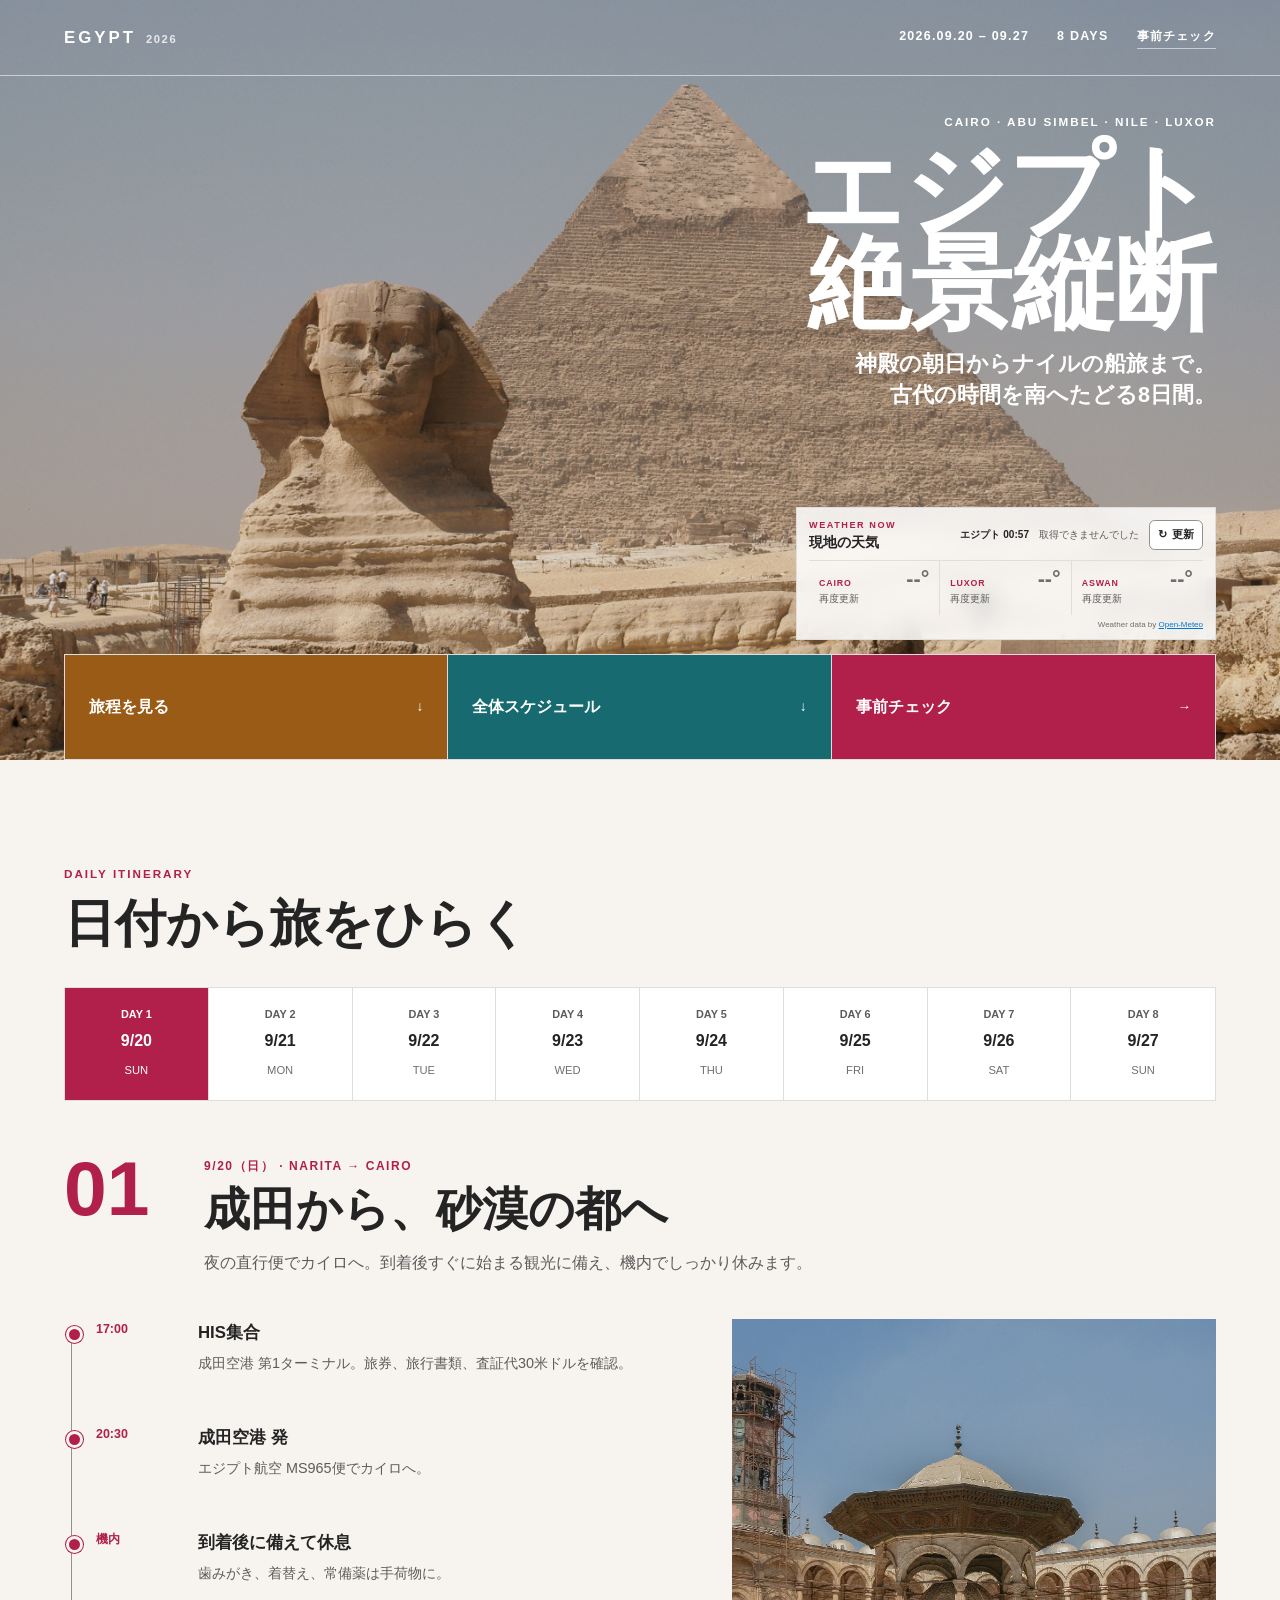
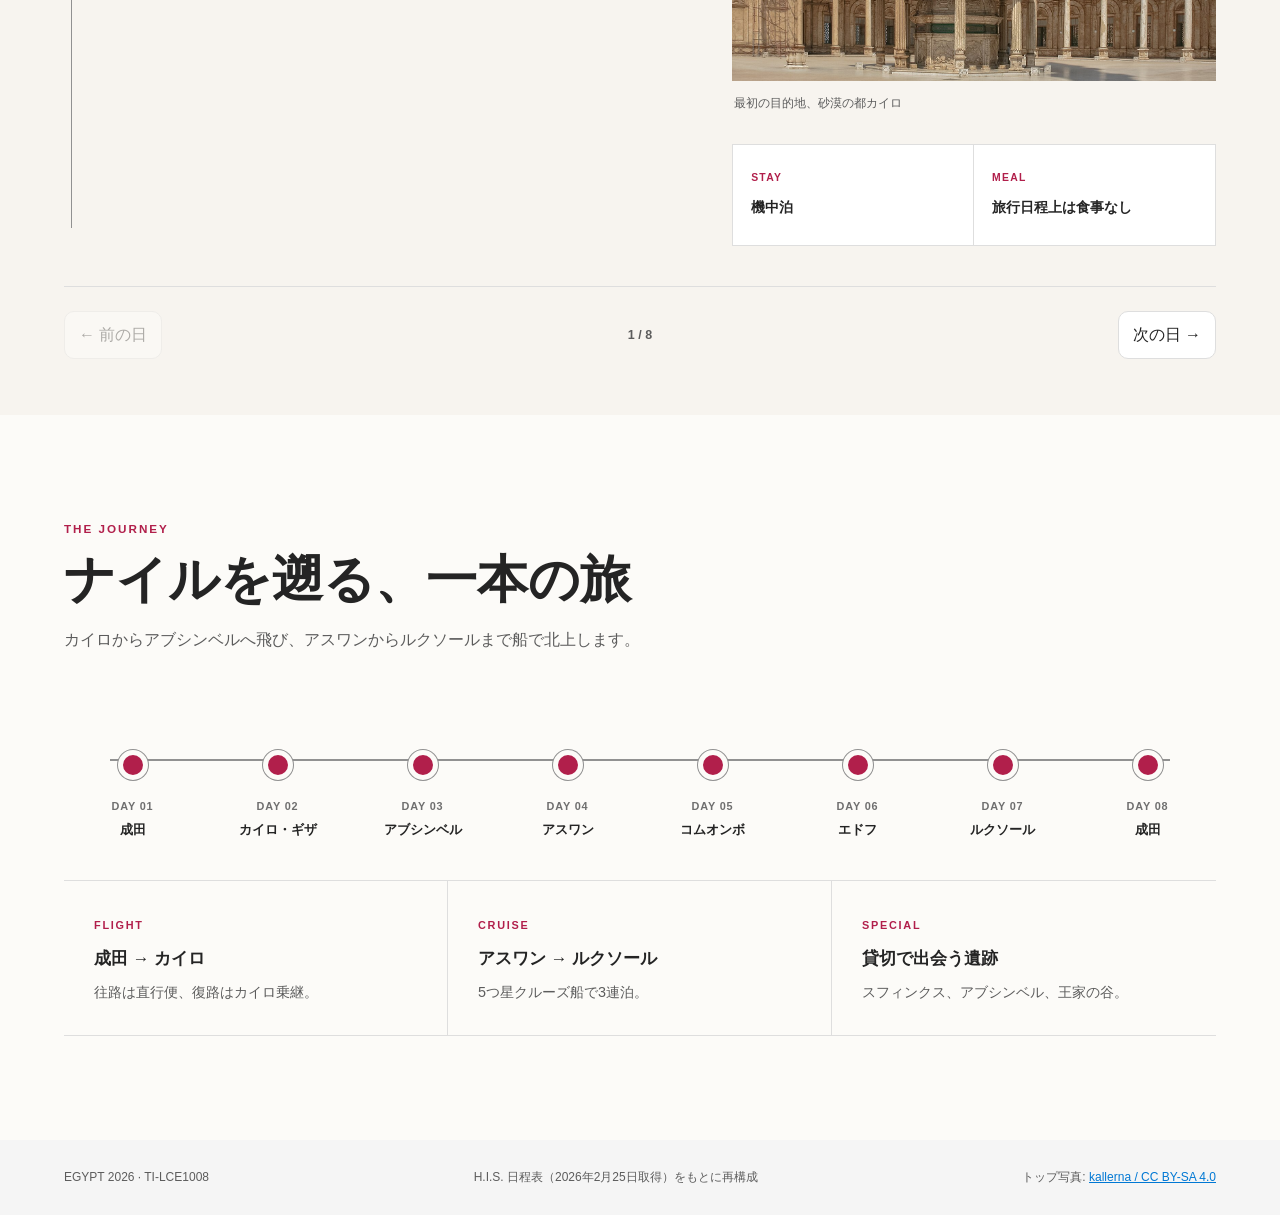
==== index.html @ d78da3c7 "Update Day 1 meeting time" ====
<!doctype html>
<html lang="ja">
<head>
  <meta charset="UTF-8">
  <meta name="viewport" content="width=device-width, initial-scale=1.0">
  <meta name="theme-color" content="#f7f4ef">
  <meta name="apple-mobile-web-app-capable" content="yes">
  <meta name="apple-mobile-web-app-status-bar-style" content="default">
  <link rel="icon" type="image/png" sizes="32x32" href="assets/icons/favicon-32.png">
  <link rel="icon" type="image/png" sizes="48x48" href="assets/icons/favicon-48.png">
  <link rel="apple-touch-icon" sizes="180x180" href="assets/icons/apple-touch-icon.png">
  <link rel="manifest" href="site.webmanifest">
  <title>Egypt 2026 | 旅のしおり</title>
  <style>
    :root {
      color-scheme: light;
      --cp-bg: #f7f4ef;
      --cp-bg-elevated: #fcfbf8;
      --cp-surface: #ffffff;
      --cp-surface-soft: #f5f5f5;
      --cp-border: #dedede;
      --cp-border-strong: #919191;
      --cp-text: #242424;
      --cp-text-muted: #5c5c5c;
      --cp-text-soft: #6f6f6f;
      --cp-accent: #b11f4b;
      --cp-accent-hover: #9a1a41;
      --cp-accent-soft: rgba(177, 31, 75, 0.08);
      --cp-accent-fg: #ffffff;
      --cp-success: #16a34a;
      --cp-danger: #dc2626;
      --cp-warning: #f59e0b;
      --cp-link: #0078d4;
      --cp-shadow: 0 18px 48px rgba(0, 0, 0, 0.12);
      --cp-overlay: rgba(255, 255, 255, 0.8);
      --cp-panel: rgba(255, 255, 255, 0.86);
      --cp-panel-strong: rgba(255, 255, 255, 0.96);
      --cp-sheen: rgba(255, 255, 255, 0.55);
      --cp-highlight: rgba(177, 31, 75, 0.12);
    }
  </style>
  <link rel="stylesheet" href="styles.css?v=20260817-9">
  <script src="app.js?v=20260817-3" defer></script>
</head>
<body>
  <header class="hero" id="top">
    <nav class="topbar" aria-label="メインナビゲーション">
      <a class="brand" href="#top"><span>EGYPT</span><small>2026</small></a>
      <div class="topbar-meta">
        <span>2026.09.20 – 09.27</span>
        <span>8 DAYS</span>
        <a class="topbar-link" href="checklist.html">事前チェック</a>
      </div>
    </nav>
    <div class="hero-shade" aria-hidden="true"></div>
    <div class="hero-content">
      <p class="eyebrow">CAIRO · ABU SIMBEL · NILE · LUXOR</p>
      <h1><span>エジプト</span><span>絶景縦断</span></h1>
      <p class="hero-copy">神殿の朝日からナイルの船旅まで。<br>古代の時間を南へたどる8日間。</p>
    </div>
    <section class="weather-panel" aria-labelledby="weather-title">
      <div class="weather-heading">
        <div>
          <p class="eyebrow">WEATHER NOW</p>
          <h2 id="weather-title">現地の天気</h2>
        </div>
        <div class="weather-actions">
          <time id="egypt-time">エジプト --:--</time>
          <span id="weather-updated" aria-live="polite">取得中</span>
          <button class="weather-refresh" type="button" id="weather-refresh" aria-label="現在の天気を更新">
            <span aria-hidden="true">↻</span> 更新
          </button>
        </div>
      </div>
      <div class="weather-grid" id="weather-grid" aria-live="polite">
        <article class="weather-card"><span>CAIRO</span><strong>--°</strong><p>取得中</p></article>
        <article class="weather-card"><span>LUXOR</span><strong>--°</strong><p>取得中</p></article>
        <article class="weather-card"><span>ASWAN</span><strong>--°</strong><p>取得中</p></article>
      </div>
      <p class="weather-source">Weather data by <a href="https://open-meteo.com/" target="_blank" rel="noreferrer">Open-Meteo</a></p>
    </section>
    <div class="hero-stats" aria-label="旅行概要">
      <a href="#itinerary">旅程を見る <span aria-hidden="true">↓</span></a>
      <a href="#overview">全体スケジュール <span aria-hidden="true">↓</span></a>
      <a href="checklist.html">事前チェック <span aria-hidden="true">→</span></a>
    </div>
  </header>

  <main>
    <section class="itinerary" id="itinerary" aria-labelledby="itinerary-title">
      <div class="section-heading compact">
        <p class="eyebrow">DAILY ITINERARY</p>
        <h2 id="itinerary-title">日付から旅をひらく</h2>
      </div>
      <div class="date-strip" id="date-strip" role="tablist" aria-label="旅行日を選択"></div>

      <div class="day-stage" aria-live="polite">
        <div class="day-intro">
          <div class="day-number" id="day-number"></div>
          <div>
            <p class="day-location" id="day-location"></p>
            <h3 id="day-title"></h3>
            <p id="day-summary"></p>
          </div>
        </div>
        <div class="day-layout">
          <div class="timeline" id="timeline"></div>
          <aside class="day-aside">
            <figure class="day-image">
              <img id="day-image" src="" alt="">
              <figcaption id="day-caption"></figcaption>
            </figure>
            <div class="day-facts" id="day-facts"></div>
          </aside>
        </div>
        <div class="day-nav">
          <button type="button" class="nav-button" id="prev-day" aria-label="前の日を見る">← 前の日</button>
          <span id="day-progress"></span>
          <button type="button" class="nav-button" id="next-day" aria-label="次の日を見る">次の日 →</button>
        </div>
      </div>
    </section>

    <section class="overview" id="overview" aria-labelledby="overview-title">
      <div class="section-heading">
        <p class="eyebrow">THE JOURNEY</p>
        <h2 id="overview-title">ナイルを遡る、一本の旅</h2>
        <p>カイロからアブシンベルへ飛び、アスワンからルクソールまで船で北上します。</p>
      </div>
      <div class="route" id="route" aria-label="全旅程ルート"></div>
      <div class="overview-bands">
        <article><span>FLIGHT</span><strong>成田 → カイロ</strong><p>往路は直行便、復路はカイロ乗継。</p></article>
        <article><span>CRUISE</span><strong>アスワン → ルクソール</strong><p>5つ星クルーズ船で3連泊。</p></article>
        <article><span>SPECIAL</span><strong>貸切で出会う遺跡</strong><p>スフィンクス、アブシンベル、王家の谷。</p></article>
      </div>
    </section>

  </main>

  <footer>
    <p>EGYPT 2026 · TI-LCE1008</p>
    <p>H.I.S. 日程表（2026年2月25日取得）をもとに再構成</p>
    <p>トップ写真: <a href="https://commons.wikimedia.org/wiki/File:The_Sphinx_and_Pyramid_of_Khafre.jpg" target="_blank" rel="noreferrer">kallerna / CC BY-SA 4.0</a></p>
  </footer>

  <dialog class="place-dialog" id="place-dialog" aria-labelledby="place-title">
    <button type="button" class="dialog-close" id="dialog-close" aria-label="詳細を閉じる">×</button>
    <div class="dialog-media">
      <img id="place-image" src="" alt="">
      <a class="dialog-credit" id="place-credit" href="#" target="_blank" rel="noreferrer" hidden></a>
    </div>
    <div class="dialog-content">
      <p class="eyebrow" id="place-kicker"></p>
      <h2 id="place-title"></h2>
      <p class="place-description" id="place-description"></p>
      <div class="place-section">
        <h3>見どころ</h3>
        <ul id="place-highlights"></ul>
      </div>
      <div class="place-meta" id="place-meta"></div>
    </div>
  </dialog>
</body>
</html>
---- styles.css ----
* { box-sizing: border-box; }
:root { --page-gutter: max(24px, 5vw, calc((100vw - 1280px) / 2)); }
html { scroll-behavior: smooth; }
body {
  margin: 0;
  background: var(--cp-bg);
  color: var(--cp-text);
  font-family: "Segoe UI", Aptos, Calibri, -apple-system, BlinkMacSystemFont, sans-serif;
  line-height: 1.65;
}
button, a { font: inherit; }
button { color: inherit; }
a { color: inherit; }
img { display: block; max-width: 100%; }

.hero {
  position: relative;
  min-height: min(760px, 92vh);
  overflow: hidden;
  background: var(--cp-bg-elevated) url("assets/pyramids.jpg") center 42% / cover no-repeat;
  color: var(--cp-accent-fg);
}
.hero-shade {
  position: absolute;
  inset: 0;
  background: linear-gradient(90deg, var(--cp-overlay), transparent), linear-gradient(0deg, var(--cp-overlay), transparent);
  mix-blend-mode: multiply;
}
.topbar {
  position: relative;
  z-index: 2;
  display: flex;
  align-items: center;
  justify-content: space-between;
  min-height: 76px;
  padding: 0 var(--page-gutter);
  border-bottom: 1px solid var(--cp-sheen);
}
.brand { display: inline-flex; align-items: baseline; gap: 10px; text-decoration: none; font-weight: 800; }
.brand span { font-size: 1.05rem; letter-spacing: .18em; }
.brand small { font-size: .7rem; letter-spacing: .14em; opacity: .8; }
.topbar-meta { display: flex; gap: 28px; font-size: .78rem; font-weight: 700; letter-spacing: .1em; }
.topbar-link { padding-bottom: 2px; border-bottom: 1px solid var(--cp-sheen); text-decoration: none; }
.topbar-link:hover { border-color: var(--cp-accent-fg); }
.hero-content {
  position: relative;
  z-index: 2;
  width: min(calc(680px + var(--page-gutter)), 58vw);
  margin-left: auto;
  padding: clamp(28px, 4vh, 44px) var(--page-gutter) 140px 0;
  text-align: right;
}
.eyebrow { margin: 0 0 12px; color: var(--cp-accent); font-size: .73rem; font-weight: 800; letter-spacing: .17em; }
.hero .eyebrow { color: var(--cp-accent-fg); }
.hero h1 { margin: 0; font-size: clamp(4rem, 8vw, 7.4rem); line-height: .92; letter-spacing: 0; }
.hero h1 span { display: block; white-space: nowrap; }
.hero-copy { margin: 16px 0 0; font-size: clamp(1rem, 1.7vw, 1.35rem); font-weight: 600; line-height: 1.45; }
.hero-stats {
  position: absolute;
  z-index: 3;
  right: var(--page-gutter);
  bottom: 0;
  left: var(--page-gutter);
  display: grid;
  grid-template-columns: repeat(3, minmax(0, 1fr));
  background: var(--cp-panel-strong);
  color: var(--cp-text);
  border: 1px solid var(--cp-border);
}
.hero-stats > * { min-height: 104px; padding: 20px 24px; border-right: 1px solid var(--cp-border); }
.hero-stats > *:last-child { border-right: 0; }
.hero-stats div { display: flex; align-items: baseline; gap: 10px; }
.hero-stats strong { color: var(--cp-accent); font-size: 2rem; line-height: 1; }
.hero-stats span { color: var(--cp-text-muted); font-size: .85rem; font-weight: 700; }
.hero-stats a { display: flex; align-items: center; justify-content: space-between; background: var(--cp-panel-strong); color: var(--cp-text); font-weight: 800; text-decoration: none; }
.hero-stats a:nth-child(1) { color: #ffffff; background: #9a5b16; }
.hero-stats a:nth-child(2) { color: #ffffff; background: #176b70; }
.hero-stats a:nth-child(3) { color: var(--cp-accent-fg); background: var(--cp-accent); }
.hero-stats a:nth-child(1):hover { background: #7d4710; }
.hero-stats a:nth-child(2):hover { background: #10575b; }
.hero-stats a:nth-child(3):hover { background: var(--cp-accent-hover); }
.hero-stats a span { color: currentColor; }

.weather-panel { position: absolute; z-index: 3; right: var(--page-gutter); bottom: 120px; width: min(420px, 70vw); padding: 10px 12px 8px; background: var(--cp-panel); color: var(--cp-text); border: 1px solid var(--cp-border); backdrop-filter: blur(10px); }
.weather-heading { display: flex; align-items: center; justify-content: space-between; gap: 16px; margin-bottom: 8px; }
.weather-heading .eyebrow { margin: 0; color: var(--cp-accent); font-size: .57rem; }
.weather-heading h2 { margin: 1px 0 0; font-size: .9rem; line-height: 1.2; }
.weather-actions { display: flex; align-items: center; gap: 10px; }
.weather-actions > span, .weather-actions time { color: var(--cp-text-muted); font-size: .63rem; white-space: nowrap; }
.weather-actions time { color: var(--cp-text); font-weight: 800; }
.weather-refresh { display: inline-flex; align-items: center; gap: 5px; min-height: 30px; padding: 4px 8px; border: 1px solid var(--cp-border-strong); border-radius: .35rem; background: var(--cp-surface); font-size: .66rem; font-weight: 800; cursor: pointer; }
.weather-refresh:hover:not(:disabled) { border-color: var(--cp-accent); color: var(--cp-accent); }
.weather-refresh:disabled { opacity: .55; cursor: wait; }
.weather-refresh.is-loading span { animation: weather-spin .8s linear infinite; }
.weather-grid { display: grid; grid-template-columns: repeat(3, 1fr); border-top: 1px solid var(--cp-border); }
.weather-card { display: grid; grid-template-columns: 1fr auto; align-items: baseline; gap: 1px 10px; min-height: 45px; padding: 7px 10px; border-right: 1px solid var(--cp-border); }
.weather-card:last-child { border-right: 0; }
.weather-card span { color: var(--cp-accent); font-size: .55rem; font-weight: 800; letter-spacing: .1em; }
.weather-card strong { grid-row: 1 / 3; grid-column: 2; font-size: 1.35rem; line-height: 1; }
.weather-card p { margin: 0; color: var(--cp-text-muted); font-size: .63rem; }
.weather-card.is-unavailable strong { color: var(--cp-text-soft); }
.weather-source { margin: 3px 0 0; color: var(--cp-text-soft); font-size: .5rem; text-align: right; }
.weather-source a { color: var(--cp-link); }
@keyframes weather-spin { to { transform: rotate(360deg); } }

main > section { padding: 104px var(--page-gutter); }
.section-heading { max-width: 760px; margin-bottom: 52px; }
.section-heading.compact { margin-bottom: 34px; }
.section-heading h2 { margin: 0; font-size: clamp(2.1rem, 4vw, 3.6rem); line-height: 1.12; letter-spacing: 0; }
.section-heading > p:last-child { margin: 18px 0 0; color: var(--cp-text-muted); font-size: 1.02rem; }
.overview { background: var(--cp-bg-elevated); }
.route { position: relative; display: grid; grid-template-columns: repeat(8, 1fr); gap: 8px; padding: 28px 0 38px; }
.route::before { content: ""; position: absolute; top: 54px; right: 4%; left: 4%; height: 2px; background: var(--cp-border-strong); }
.route-stop { position: relative; z-index: 1; border: 0; background: transparent; text-align: center; cursor: pointer; }
.route-stop::before { content: ""; display: block; width: 20px; height: 20px; margin: 16px auto 18px; border: 5px solid var(--cp-bg-elevated); border-radius: 50%; background: var(--cp-accent); box-shadow: 0 0 0 1px var(--cp-border-strong); }
.route-stop span { display: block; color: var(--cp-text-soft); font-size: .68rem; font-weight: 800; letter-spacing: .08em; }
.route-stop strong { display: block; margin-top: 3px; font-size: .83rem; }
.route-stop:hover strong, .route-stop:focus-visible strong { color: var(--cp-accent); }
.overview-bands { display: grid; grid-template-columns: repeat(3, 1fr); border-top: 1px solid var(--cp-border); border-bottom: 1px solid var(--cp-border); }
.overview-bands article { padding: 30px; border-right: 1px solid var(--cp-border); }
.overview-bands article:last-child { border-right: 0; }
.overview-bands span { color: var(--cp-accent); font-size: .68rem; font-weight: 800; letter-spacing: .16em; }
.overview-bands strong { display: block; margin-top: 8px; font-size: 1.05rem; }
.overview-bands p { margin: 8px 0 0; color: var(--cp-text-muted); font-size: .9rem; }

.itinerary { padding-bottom: 56px; }
.date-strip { display: grid; grid-template-columns: repeat(8, 1fr); border: 1px solid var(--cp-border); background: var(--cp-surface); }
.date-button { min-width: 0; padding: 18px 8px; border: 0; border-right: 1px solid var(--cp-border); background: transparent; cursor: pointer; }
.date-button:last-child { border-right: 0; }
.date-button span { display: block; color: var(--cp-text-muted); font-size: .68rem; font-weight: 700; }
.date-button strong { display: block; margin: 4px 0 2px; font-size: 1rem; }
.date-button small { color: var(--cp-text-soft); font-size: .7rem; }
.date-button:hover { background: var(--cp-accent-soft); }
.date-button[aria-selected="true"] { background: var(--cp-accent); color: var(--cp-accent-fg); }
.date-button[aria-selected="true"] span, .date-button[aria-selected="true"] small { color: var(--cp-accent-fg); }
.day-stage { padding-top: 56px; }
.day-intro { display: grid; grid-template-columns: 110px minmax(0, 760px); gap: 30px; align-items: start; margin-bottom: 42px; }
.day-number { color: var(--cp-accent); font-size: 4.8rem; font-weight: 800; line-height: .82; }
.day-location { margin: 0 0 6px; color: var(--cp-accent); font-size: .75rem; font-weight: 800; letter-spacing: .13em; }
.day-intro h3 { margin: 0; font-size: clamp(2rem, 3.6vw, 3.35rem); line-height: 1.15; }
.day-intro h3 + p { max-width: 680px; margin: 14px 0 0; color: var(--cp-text-muted); }
.day-layout { display: grid; grid-template-columns: minmax(0, 1.1fr) minmax(340px, .9fr); gap: clamp(40px, 6vw, 90px); }
.timeline { position: relative; padding-left: 32px; }
.timeline::before { content: ""; position: absolute; top: 12px; bottom: 18px; left: 7px; width: 1px; background: var(--cp-border-strong); }
.timeline-item { position: relative; display: grid; grid-template-columns: 82px 1fr; gap: 20px; min-height: 105px; padding-bottom: 28px; }
.timeline-item::before { content: ""; position: absolute; top: 7px; left: -30px; width: 11px; height: 11px; border: 3px solid var(--cp-bg); border-radius: 50%; background: var(--cp-accent); box-shadow: 0 0 0 1px var(--cp-accent); }
.timeline-time { color: var(--cp-accent); font-size: .78rem; font-weight: 800; }
.timeline-body h4 { margin: 0; font-size: 1.05rem; }
.timeline-body p { margin: 6px 0 0; color: var(--cp-text-muted); font-size: .9rem; }
.place-button { display: inline-flex; align-items: center; gap: 8px; margin-top: 12px; padding: 8px 12px; border: 1px solid var(--cp-border-strong); border-radius: .625rem; background: var(--cp-surface); color: var(--cp-accent); font-size: .78rem; font-weight: 800; cursor: pointer; }
.place-button:hover { border-color: var(--cp-accent); background: var(--cp-accent-soft); }
.day-aside { position: sticky; top: 24px; align-self: start; min-width: 0; }
.day-image { margin: 0; }
.day-image img { width: 100%; aspect-ratio: 4 / 3; object-fit: cover; }
.day-image figcaption { padding: 12px 2px; color: var(--cp-text-muted); font-size: .78rem; }
.day-facts { display: grid; grid-template-columns: repeat(2, 1fr); margin-top: 18px; border: 1px solid var(--cp-border); background: var(--cp-surface); }
.fact { min-height: 100px; padding: 18px; border-right: 1px solid var(--cp-border); }
.fact:last-child { border-right: 0; }
.fact span { color: var(--cp-accent); font-size: .65rem; font-weight: 800; letter-spacing: .12em; }
.fact strong { display: block; margin-top: 7px; font-size: .88rem; }
.day-nav { display: flex; align-items: center; justify-content: space-between; margin-top: 40px; padding-top: 24px; border-top: 1px solid var(--cp-border); }
.nav-button { padding: 10px 14px; border: 1px solid var(--cp-border); border-radius: .625rem; background: var(--cp-surface); cursor: pointer; }
.nav-button:hover:not(:disabled) { border-color: var(--cp-accent); color: var(--cp-accent); }
.nav-button:disabled { opacity: .35; cursor: default; }
#day-progress { color: var(--cp-text-muted); font-size: .78rem; font-weight: 700; }

.essential-grid { display: grid; grid-template-columns: repeat(4, 1fr); border-top: 1px solid var(--cp-border); }
.essential-grid article { padding: 22px; border-right: 1px solid var(--cp-border); }
.essential-grid article:last-child { border-right: 0; }
.essential-grid span { color: var(--cp-accent); font-weight: 800; }
.essential-grid h3 { margin: 10px 0 5px; font-size: 1.05rem; }
.essential-grid p { margin: 0; color: var(--cp-text-muted); font-size: .84rem; }
footer { display: flex; justify-content: space-between; gap: 24px; padding: 28px var(--page-gutter); background: var(--cp-surface-soft); color: var(--cp-text-muted); font-size: .75rem; }
footer p { margin: 0; }
footer a { color: var(--cp-link); }

.checklist-page { min-height: 100vh; background: var(--cp-bg); }
.checklist-header { padding: 0 var(--page-gutter) 44px; background: var(--cp-bg-elevated); border-bottom: 1px solid var(--cp-border); }
.checklist-header .topbar { margin: 0 calc(var(--page-gutter) * -1); color: var(--cp-text); border-color: var(--cp-border); }
.checklist-header .topbar-link:hover { border-color: var(--cp-accent); color: var(--cp-accent); }
.checklist-title { max-width: 820px; padding-top: 48px; }
.checklist-title h1 { margin: 0; font-size: clamp(2.5rem, 4.5vw, 4.2rem); line-height: 1.02; }
.checklist-title > p:last-child { max-width: 620px; margin: 14px 0 0; color: var(--cp-text-muted); }
.checklist-main { padding: 28px var(--page-gutter) 72px; }
.checklist-main > section { padding-right: 0; padding-left: 0; }
.preflight-notes { padding: 22px 0 48px; }
.travel-schedule { padding: 48px 0; border-top: 1px solid var(--cp-border); }
.packing-checklist { padding-top: 48px; border-top: 1px solid var(--cp-border); }
.checklist-page .section-heading { margin-bottom: 24px; }
.checklist-page .section-heading h2 { font-size: clamp(1.8rem, 3vw, 2.7rem); }
.checklist-section-heading > p:last-child { max-width: 680px; }
.schedule-layout { display: grid; grid-template-columns: minmax(0, 1.15fr) minmax(320px, .85fr); gap: 24px; align-items: stretch; }
.schedule-times { display: grid; grid-template-columns: repeat(2, minmax(0, 1fr)); border-top: 1px solid var(--cp-border); border-left: 1px solid var(--cp-border); background: var(--cp-surface); }
.schedule-times label { display: grid; grid-template-columns: minmax(0, 1fr) auto; gap: 16px; align-items: center; min-height: 72px; padding: 14px 18px; border-right: 1px solid var(--cp-border); border-bottom: 1px solid var(--cp-border); }
.schedule-times span { color: var(--cp-text-muted); font-size: .75rem; font-weight: 800; }
.schedule-times input { width: 116px; min-width: 0; padding: 8px 9px; border: 1px solid var(--cp-border-strong); border-radius: .45rem; background: var(--cp-bg-elevated); color: var(--cp-text); font: inherit; font-variant-numeric: tabular-nums; }
.parking-guide { padding: 20px 22px; border: 1px solid var(--cp-border); background: var(--cp-surface-soft); }
.parking-guide h3 { margin: 0 0 14px; font-size: 1.05rem; }
.parking-guide div + div { margin-top: 12px; }
.parking-guide div > strong { color: var(--cp-accent); font-size: .75rem; }
.parking-guide p { margin: 3px 0 0; color: var(--cp-text-muted); font-size: .82rem; }
.parking-guide a { display: flex; align-items: center; justify-content: space-between; gap: 16px; margin-top: 18px; padding-top: 14px; border-top: 1px solid var(--cp-border); color: var(--cp-link); text-decoration: none; }
.parking-guide a span { color: var(--cp-text-muted); font-size: .75rem; font-weight: 700; }
.parking-guide a strong { font-size: 1.05rem; font-variant-numeric: tabular-nums; }
.traveler-selector { display: flex; align-items: center; justify-content: space-between; gap: 24px; margin-bottom: 18px; }
.traveler-selector > span { color: var(--cp-text-muted); font-size: .78rem; font-weight: 800; }
.traveler-tabs { display: grid; grid-template-columns: repeat(3, minmax(120px, 1fr)); width: min(100%, 520px); border: 1px solid var(--cp-border); background: var(--cp-surface); }
.traveler-tabs button { display: flex; align-items: center; justify-content: space-between; gap: 12px; min-height: 52px; padding: 10px 16px; border: 0; border-right: 1px solid var(--cp-border); background: transparent; color: var(--cp-text-muted); font-size: .8rem; font-weight: 800; cursor: pointer; }
.traveler-tabs button:last-child { border-right: 0; }
.traveler-tabs button:hover { background: var(--cp-accent-soft); color: var(--cp-accent); }
.traveler-tabs button[aria-selected="true"] { background: var(--cp-accent); color: var(--cp-accent-fg); }
.traveler-tabs small { font-size: .65rem; font-weight: 700; }
.checklist-toolbar { position: sticky; z-index: 4; top: 0; display: grid; grid-template-columns: minmax(220px, 1fr) auto auto; gap: 20px; align-items: center; padding: 18px 0; background: var(--cp-bg); border-bottom: 1px solid var(--cp-border); }
.progress-copy { display: flex; align-items: baseline; gap: 12px; }
.progress-copy strong { color: var(--cp-accent); font-size: 1.55rem; }
.progress-copy span { color: var(--cp-text-muted); font-size: .82rem; }
.progress-track { height: 6px; margin-top: 8px; overflow: hidden; border-radius: .625rem; background: var(--cp-border); }
.progress-bar { width: 0; height: 100%; background: var(--cp-accent); transition: width .2s ease; }
.filter-group { display: flex; padding: 3px; border: 1px solid var(--cp-border); border-radius: .625rem; background: var(--cp-surface); }
.filter-button { padding: 7px 12px; border: 0; border-radius: .45rem; background: transparent; color: var(--cp-text-muted); font-size: .78rem; font-weight: 700; cursor: pointer; }
.filter-button[aria-pressed="true"] { background: var(--cp-accent); color: var(--cp-accent-fg); }
.reset-button { padding: 10px 12px; border: 1px solid var(--cp-border); border-radius: .625rem; background: var(--cp-surface); font-size: .78rem; cursor: pointer; }
.reset-button:hover { border-color: var(--cp-danger); color: var(--cp-danger); }
.checklist-grid { display: grid; grid-template-columns: repeat(auto-fit, minmax(min(100%, 420px), 1fr)); gap: 18px; margin-top: 24px; }
.checklist-group { min-width: 0; border: 1px solid var(--cp-border); border-radius: 16px; background: var(--cp-surface); overflow: hidden; }
.checklist-group header { display: flex; align-items: center; justify-content: space-between; padding: 17px 20px; border-bottom: 1px solid var(--cp-border); }
.checklist-group h2 { margin: 0; font-size: 1.15rem; }
.group-count { color: var(--cp-text-muted); font-size: .74rem; font-weight: 700; }
.check-items { display: grid; }
.check-item { display: grid; grid-template-columns: 26px minmax(0, 1fr) auto; gap: 12px; align-items: start; min-height: 54px; padding: 13px 20px; border-bottom: 1px solid var(--cp-border); cursor: pointer; }
.check-item:last-child { border-bottom: 0; }
.check-item:hover { background: var(--cp-accent-soft); }
.check-item input { width: 20px; height: 20px; margin: 2px 0 0; accent-color: var(--cp-accent); }
.check-item > span:not(.bag) { min-width: 0; overflow-wrap: anywhere; }
.check-item strong { display: block; font-size: .92rem; }
.check-item small { display: block; margin-top: 3px; color: var(--cp-text-muted); font-size: .76rem; }
.check-item .bag { padding: 2px 7px; border: 1px solid var(--cp-border); border-radius: .625rem; color: var(--cp-text-soft); font-size: .65rem; white-space: nowrap; }
.check-item:has(input:checked) strong { color: var(--cp-text-muted); text-decoration: line-through; }
.check-item.is-hidden { display: none; }
.custom-panel { display: grid; grid-template-columns: 1fr auto; gap: 12px; margin-top: 24px; padding: 18px; border: 1px solid var(--cp-border); border-radius: 16px; background: var(--cp-surface); }
.custom-panel label { grid-column: 1 / -1; font-size: .8rem; font-weight: 800; }
.custom-panel input { min-width: 0; padding: 11px 13px; border: 1px solid var(--cp-border-strong); border-radius: .625rem; background: var(--cp-bg-elevated); color: var(--cp-text); }
.add-button { padding: 10px 18px; border: 0; border-radius: .625rem; background: var(--cp-accent); color: var(--cp-accent-fg); font-weight: 800; cursor: pointer; }
.add-button:hover { background: var(--cp-accent-hover); }
.empty-state { display: none; padding: 56px 20px; text-align: center; color: var(--cp-text-muted); }
.empty-state.is-visible { display: block; }
.checklist-note { margin: 28px 0 0; padding: 20px 0; border-top: 1px solid var(--cp-border); color: var(--cp-text-muted); font-size: .8rem; }

.place-dialog { width: min(1040px, calc(100vw - 32px)); max-height: calc(100vh - 32px); padding: 0; overflow: hidden; border: 1px solid var(--cp-border); border-radius: 16px; background: var(--cp-surface); color: var(--cp-text); box-shadow: var(--cp-shadow); }
.place-dialog::backdrop { background: var(--cp-overlay); backdrop-filter: blur(6px); }
.place-dialog[open] { display: grid; grid-template-columns: minmax(300px, .85fr) minmax(0, 1.15fr); }
.dialog-close { position: absolute; z-index: 2; top: 14px; right: 14px; width: 42px; height: 42px; border: 1px solid var(--cp-border); border-radius: 50%; background: var(--cp-panel-strong); font-size: 1.5rem; line-height: 1; cursor: pointer; }
.dialog-close:hover { background: var(--cp-accent); color: var(--cp-accent-fg); }
.dialog-media { position: relative; min-height: 620px; background: var(--cp-surface-soft); }
.dialog-media img { width: 100%; height: 100%; object-fit: cover; }
.dialog-credit { position: absolute; right: 10px; bottom: 10px; left: 10px; padding: 7px 9px; background: rgba(0, 0, 0, .7); color: #ffffff; font-size: .62rem; line-height: 1.35; text-decoration: none; }
.dialog-credit:hover { text-decoration: underline; }
.dialog-content { overflow-y: auto; padding: clamp(36px, 5vw, 64px); }
.dialog-content h2 { margin: 0; font-size: clamp(2rem, 4vw, 3.3rem); line-height: 1.12; }
.place-description { margin: 20px 0 0; color: var(--cp-text-muted); font-size: 1rem; }
.place-section { margin-top: 34px; padding-top: 24px; border-top: 1px solid var(--cp-border); }
.place-section h3 { margin: 0 0 12px; font-size: .8rem; letter-spacing: .1em; }
.place-section ul { display: grid; gap: 10px; margin: 0; padding-left: 20px; }
.place-meta { display: grid; grid-template-columns: repeat(2, 1fr); margin-top: 34px; border: 1px solid var(--cp-border); }
.place-meta div { padding: 16px; border-right: 1px solid var(--cp-border); }
.place-meta div:last-child { border-right: 0; }
.place-meta span { display: block; color: var(--cp-accent); font-size: .65rem; font-weight: 800; letter-spacing: .1em; }
.place-meta strong { display: block; margin-top: 5px; font-size: .85rem; }

:focus-visible { outline: 3px solid var(--cp-link); outline-offset: 3px; }
body.dialog-open { overflow: hidden; }

@media (max-width: 900px) {
  .topbar-meta span:last-child { display: none; }
  .hero { min-height: 760px; }
  .hero-content { width: min(620px, 72vw); }
  .hero-stats { right: 24px; left: 24px; grid-template-columns: repeat(3, 1fr); }
  .route { grid-template-columns: repeat(4, 1fr); row-gap: 22px; }
  .route::before { display: none; }
  .route-stop::before { margin-top: 8px; }
  .overview-bands { grid-template-columns: 1fr; }
  .overview-bands article { border-right: 0; border-bottom: 1px solid var(--cp-border); }
  .date-strip { grid-template-columns: repeat(4, 1fr); }
  .date-button:nth-child(4) { border-right: 0; }
  .date-button:nth-child(-n+4) { border-bottom: 1px solid var(--cp-border); }
  .day-layout { grid-template-columns: 1fr; }
  .day-aside { position: static; }
  .essential-grid { grid-template-columns: repeat(2, 1fr); }
  .essential-grid article { border-bottom: 1px solid var(--cp-border); }
  .essential-grid article:nth-child(2n) { border-right: 0; }
  .essential-grid article:nth-last-child(-n+2) { border-bottom: 0; }
  .schedule-layout { grid-template-columns: 1fr; }
  .checklist-grid { grid-template-columns: 1fr; }
  .place-dialog[open] { grid-template-columns: 1fr; overflow-y: auto; }
  .dialog-media { min-height: 280px; max-height: 38vh; }
  .dialog-content { overflow: visible; }
}

@media (max-width: 560px) {
  .topbar { padding: 0 20px; }
  .topbar-meta { font-size: .66rem; }
  .topbar-meta > span { display: none; }
  .hero { min-height: 620px; background-position: 45% 42%; }
  .hero-content { width: 100%; margin-left: 0; padding: 32px 18px 120px 70px; }
  .hero h1 { font-size: clamp(2.7rem, 13vw, 3.2rem); }
  .hero-copy { font-size: .92rem; }
  .hero-stats { right: 16px; left: 16px; grid-template-columns: repeat(3, 1fr); }
  .hero-stats > * { min-height: 82px; padding: 15px 10px; }
  .hero-stats a { align-items: flex-start; font-size: .75rem; }
  .hero-stats a span { display: inline; font-size: .65rem; }
  .weather-panel { right: 16px; bottom: 98px; left: 16px; width: auto; padding: 9px 10px 7px; }
  .weather-heading { gap: 8px; margin-bottom: 6px; }
  .weather-heading h2 { font-size: .78rem; }
  .weather-actions { gap: 6px; }
  .weather-actions > span { display: none; }
  .weather-actions time { font-size: .58rem; }
  .weather-refresh { min-height: 27px; padding: 3px 7px; }
  .weather-card { min-width: 0; min-height: 42px; padding: 6px 7px; }
  .weather-card strong { font-size: 1.1rem; }
  .weather-card p { overflow: hidden; font-size: .57rem; text-overflow: ellipsis; white-space: nowrap; }
  main > section { padding: 76px 20px; }
  .section-heading { margin-bottom: 36px; }
  .route { grid-template-columns: repeat(2, 1fr); }
  .date-strip { margin: 0 -20px; border-right: 0; border-left: 0; }
  .date-button { padding: 14px 5px; }
  .day-intro { grid-template-columns: 64px 1fr; gap: 16px; }
  .day-number { font-size: 3.2rem; }
  .timeline { padding-left: 25px; }
  .timeline-item { grid-template-columns: 64px 1fr; gap: 12px; }
  .timeline-item::before { left: -23px; }
  .day-facts { grid-template-columns: 1fr; }
  .fact { border-right: 0; border-bottom: 1px solid var(--cp-border); }
  .fact:last-child { border-bottom: 0; }
  .essential-grid { grid-template-columns: 1fr; }
  .essential-grid article { border-right: 0; border-bottom: 1px solid var(--cp-border); }
  .essential-grid article:last-child { border-bottom: 0; }
  footer { display: block; }
  footer p + p { margin-top: 8px; }
  .checklist-header { padding-bottom: 36px; }
  .checklist-title { padding-top: 38px; }
  .checklist-title h1 { font-size: clamp(2.3rem, 10vw, 3rem); }
  .checklist-main { padding: 18px 20px 60px; }
  .preflight-notes { padding: 22px 0 40px; }
  .checklist-page .section-heading h2 { font-size: clamp(1.65rem, 7vw, 2rem); }
  .preflight-notes .section-heading h2 { font-size: clamp(1.6rem, 7.4vw, 2rem); white-space: nowrap; }
  .travel-schedule { padding: 40px 0; }
  .schedule-layout, .schedule-times { grid-template-columns: 1fr; }
  .schedule-times label { min-height: 64px; }
  .schedule-times input { width: 110px; }
  .parking-guide { padding: 18px; }
  .packing-checklist { padding-top: 40px; }
  .traveler-selector { display: block; }
  .traveler-selector > span { display: block; margin-bottom: 8px; }
  .traveler-tabs { grid-template-columns: repeat(3, minmax(0, 1fr)); width: 100%; }
  .traveler-tabs button { display: block; min-width: 0; padding: 9px 6px; text-align: center; }
  .traveler-tabs small { display: block; margin-top: 2px; }
  .checklist-toolbar { grid-template-columns: 1fr auto; gap: 12px; }
  .progress { grid-column: 1 / -1; }
  .filter-group { justify-self: start; }
  .filter-button { padding: 7px 10px; }
  .checklist-group header, .check-item { padding-right: 18px; padding-left: 18px; }
  .place-dialog { width: calc(100vw - 16px); max-height: calc(100vh - 16px); }
  .dialog-content { padding: 32px 24px; }
}

@media (prefers-reduced-motion: reduce) {
  html { scroll-behavior: auto; }
}
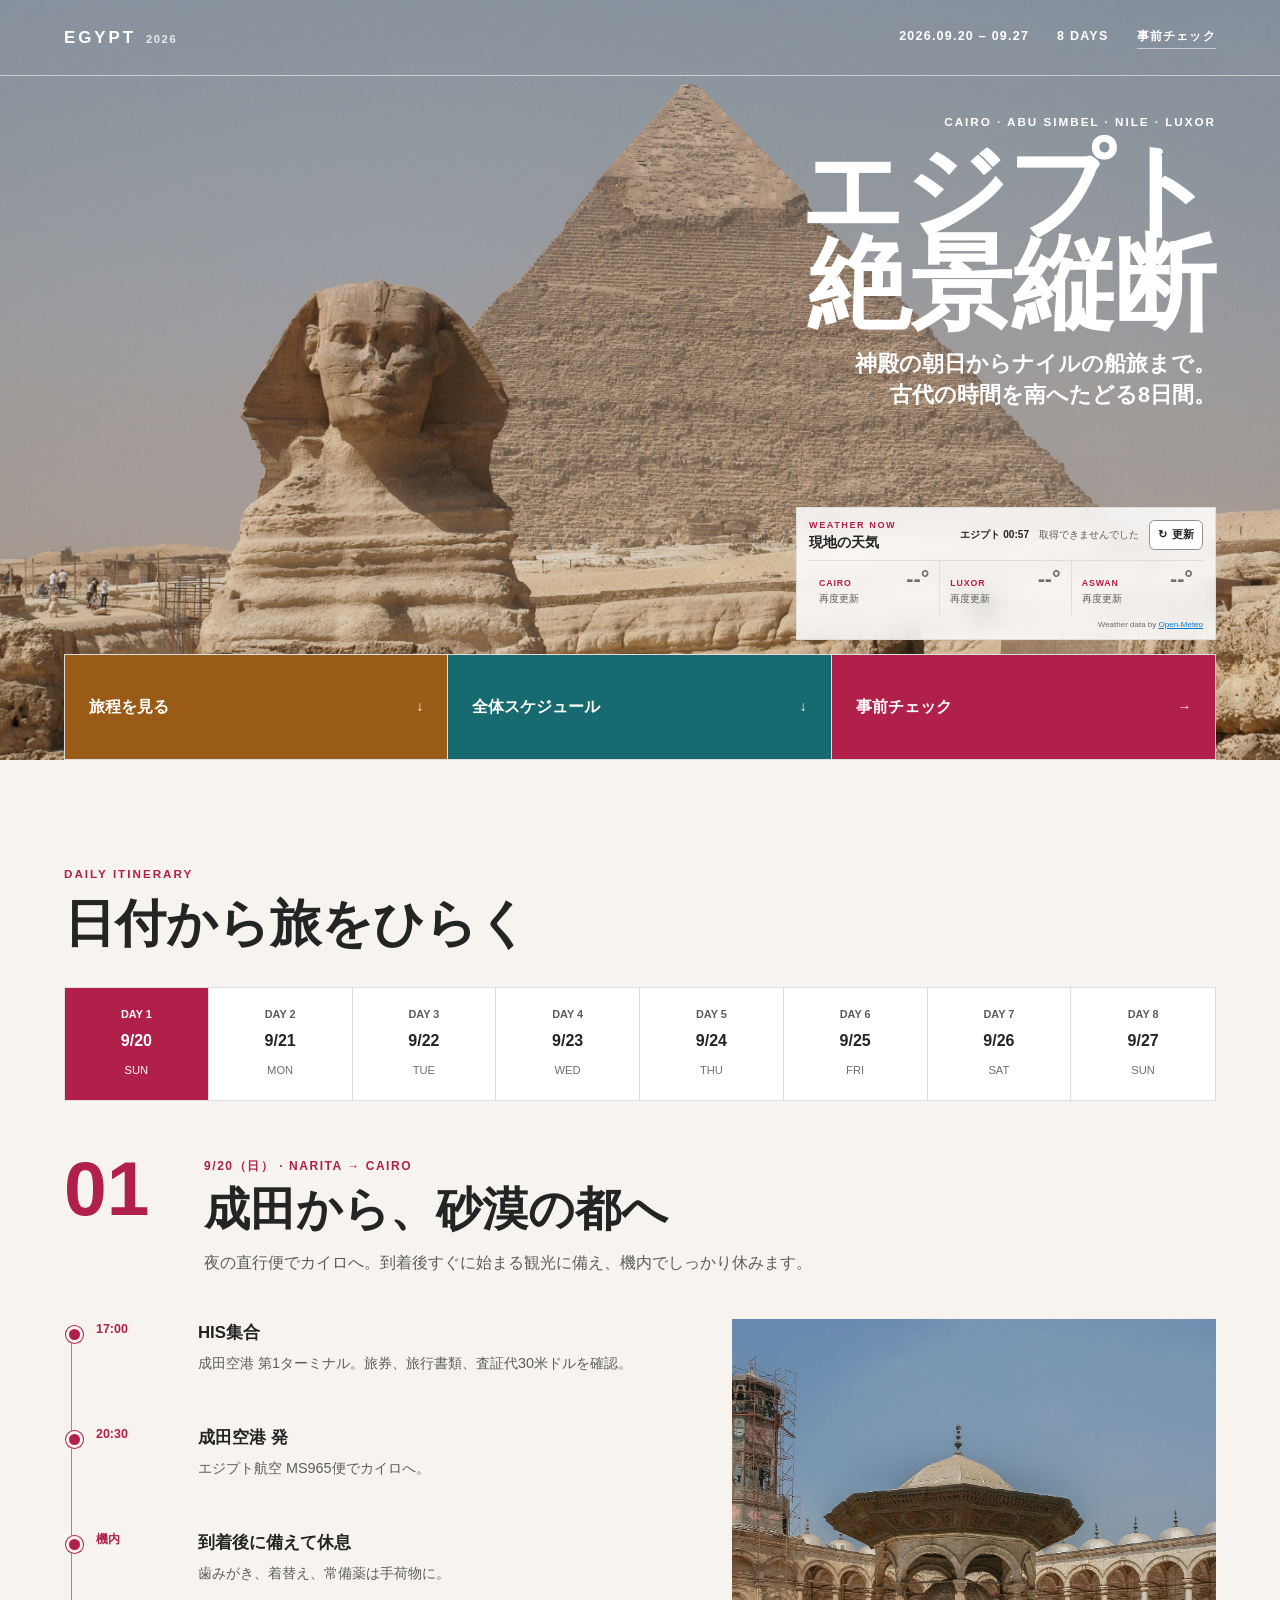
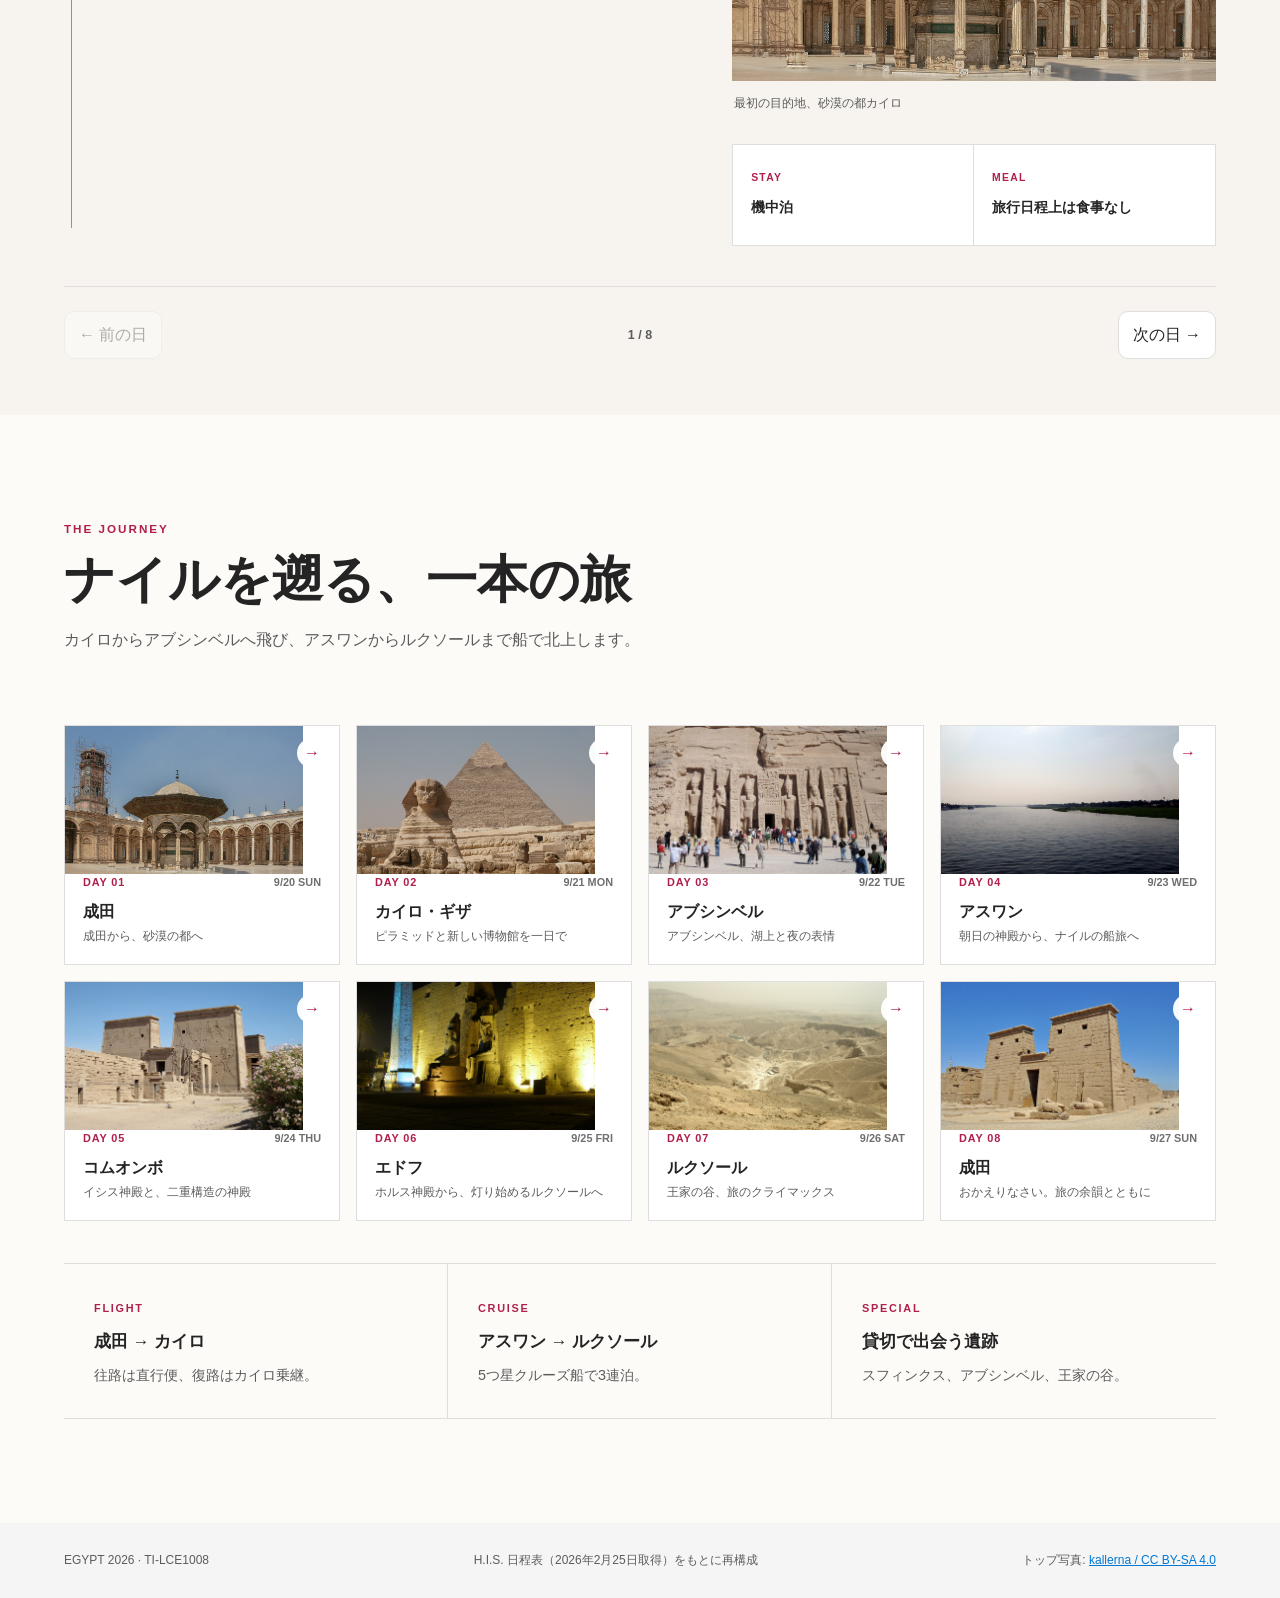
==== commit 255ded21: "Redesign itinerary schedule card visually" ====
--- a/index.html
+++ b/index.html
@@ -39,8 +39,8 @@
       --cp-highlight: rgba(177, 31, 75, 0.12);
     }
   </style>
-  <link rel="stylesheet" href="styles.css?v=20260817-9">
-  <script src="app.js?v=20260817-3" defer></script>
+  <link rel="stylesheet" href="styles.css?v=20260817-10">
+  <script src="app.js?v=20260817-4" defer></script>
 </head>
 <body>
   <header class="hero" id="top">
--- a/styles.css
+++ b/styles.css
@@ -109,13 +109,16 @@
 .section-heading h2 { margin: 0; font-size: clamp(2.1rem, 4vw, 3.6rem); line-height: 1.12; letter-spacing: 0; }
 .section-heading > p:last-child { margin: 18px 0 0; color: var(--cp-text-muted); font-size: 1.02rem; }
 .overview { background: var(--cp-bg-elevated); }
-.route { position: relative; display: grid; grid-template-columns: repeat(8, 1fr); gap: 8px; padding: 28px 0 38px; }
-.route::before { content: ""; position: absolute; top: 54px; right: 4%; left: 4%; height: 2px; background: var(--cp-border-strong); }
-.route-stop { position: relative; z-index: 1; border: 0; background: transparent; text-align: center; cursor: pointer; }
-.route-stop::before { content: ""; display: block; width: 20px; height: 20px; margin: 16px auto 18px; border: 5px solid var(--cp-bg-elevated); border-radius: 50%; background: var(--cp-accent); box-shadow: 0 0 0 1px var(--cp-border-strong); }
-.route-stop span { display: block; color: var(--cp-text-soft); font-size: .68rem; font-weight: 800; letter-spacing: .08em; }
-.route-stop strong { display: block; margin-top: 3px; font-size: .83rem; }
-.route-stop:hover strong, .route-stop:focus-visible strong { color: var(--cp-accent); }
+.route { display: grid; grid-template-columns: repeat(4, minmax(0, 1fr)); gap: 16px; padding: 20px 0 42px; counter-reset: route-day; }
+.route-stop { position: relative; display: grid; grid-template-columns: 1fr auto; grid-template-rows: 148px auto auto auto; min-width: 0; padding: 0 18px 18px; overflow: hidden; border: 1px solid var(--cp-border); background: var(--cp-surface); color: var(--cp-text); text-align: left; cursor: pointer; transition: border-color .2s ease, transform .2s ease, box-shadow .2s ease; }
+.route-stop img { grid-column: 1 / -1; width: calc(100% + 36px); height: 148px; margin: 0 -18px 15px; object-fit: cover; }
+.route-stop::after { content: "→"; position: absolute; top: 12px; right: 12px; display: grid; width: 30px; height: 30px; place-items: center; border-radius: 50%; background: var(--cp-panel-strong); color: var(--cp-accent); font-weight: 800; }
+.route-day { color: var(--cp-accent); font-size: .68rem; font-weight: 800; letter-spacing: .08em; }
+.route-date { justify-self: end; color: var(--cp-text-soft); font-size: .68rem; font-weight: 700; }
+.route-stop strong { grid-column: 1 / -1; display: block; margin-top: 7px; font-size: 1rem; }
+.route-stop small { grid-column: 1 / -1; display: block; margin-top: 3px; overflow: hidden; color: var(--cp-text-muted); font-size: .76rem; line-height: 1.45; text-overflow: ellipsis; white-space: nowrap; }
+.route-stop:hover { border-color: var(--cp-accent); box-shadow: 0 12px 28px rgba(0, 0, 0, .08); transform: translateY(-3px); }
+.route-stop:focus-visible { border-color: var(--cp-accent); }
 .overview-bands { display: grid; grid-template-columns: repeat(3, 1fr); border-top: 1px solid var(--cp-border); border-bottom: 1px solid var(--cp-border); }
 .overview-bands article { padding: 30px; border-right: 1px solid var(--cp-border); }
 .overview-bands article:last-child { border-right: 0; }
@@ -275,9 +278,7 @@
   .hero { min-height: 760px; }
   .hero-content { width: min(620px, 72vw); }
   .hero-stats { right: 24px; left: 24px; grid-template-columns: repeat(3, 1fr); }
-  .route { grid-template-columns: repeat(4, 1fr); row-gap: 22px; }
-  .route::before { display: none; }
-  .route-stop::before { margin-top: 8px; }
+  .route { grid-template-columns: repeat(2, minmax(0, 1fr)); }
   .overview-bands { grid-template-columns: 1fr; }
   .overview-bands article { border-right: 0; border-bottom: 1px solid var(--cp-border); }
   .date-strip { grid-template-columns: repeat(4, 1fr); }
@@ -320,7 +321,9 @@
   .weather-card p { overflow: hidden; font-size: .57rem; text-overflow: ellipsis; white-space: nowrap; }
   main > section { padding: 76px 20px; }
   .section-heading { margin-bottom: 36px; }
-  .route { grid-template-columns: repeat(2, 1fr); }
+  .route { grid-template-columns: 1fr; gap: 12px; }
+  .route-stop { grid-template-rows: 124px auto auto auto; }
+  .route-stop img { height: 124px; }
   .date-strip { margin: 0 -20px; border-right: 0; border-left: 0; }
   .date-button { padding: 14px 5px; }
   .day-intro { grid-template-columns: 64px 1fr; gap: 16px; }
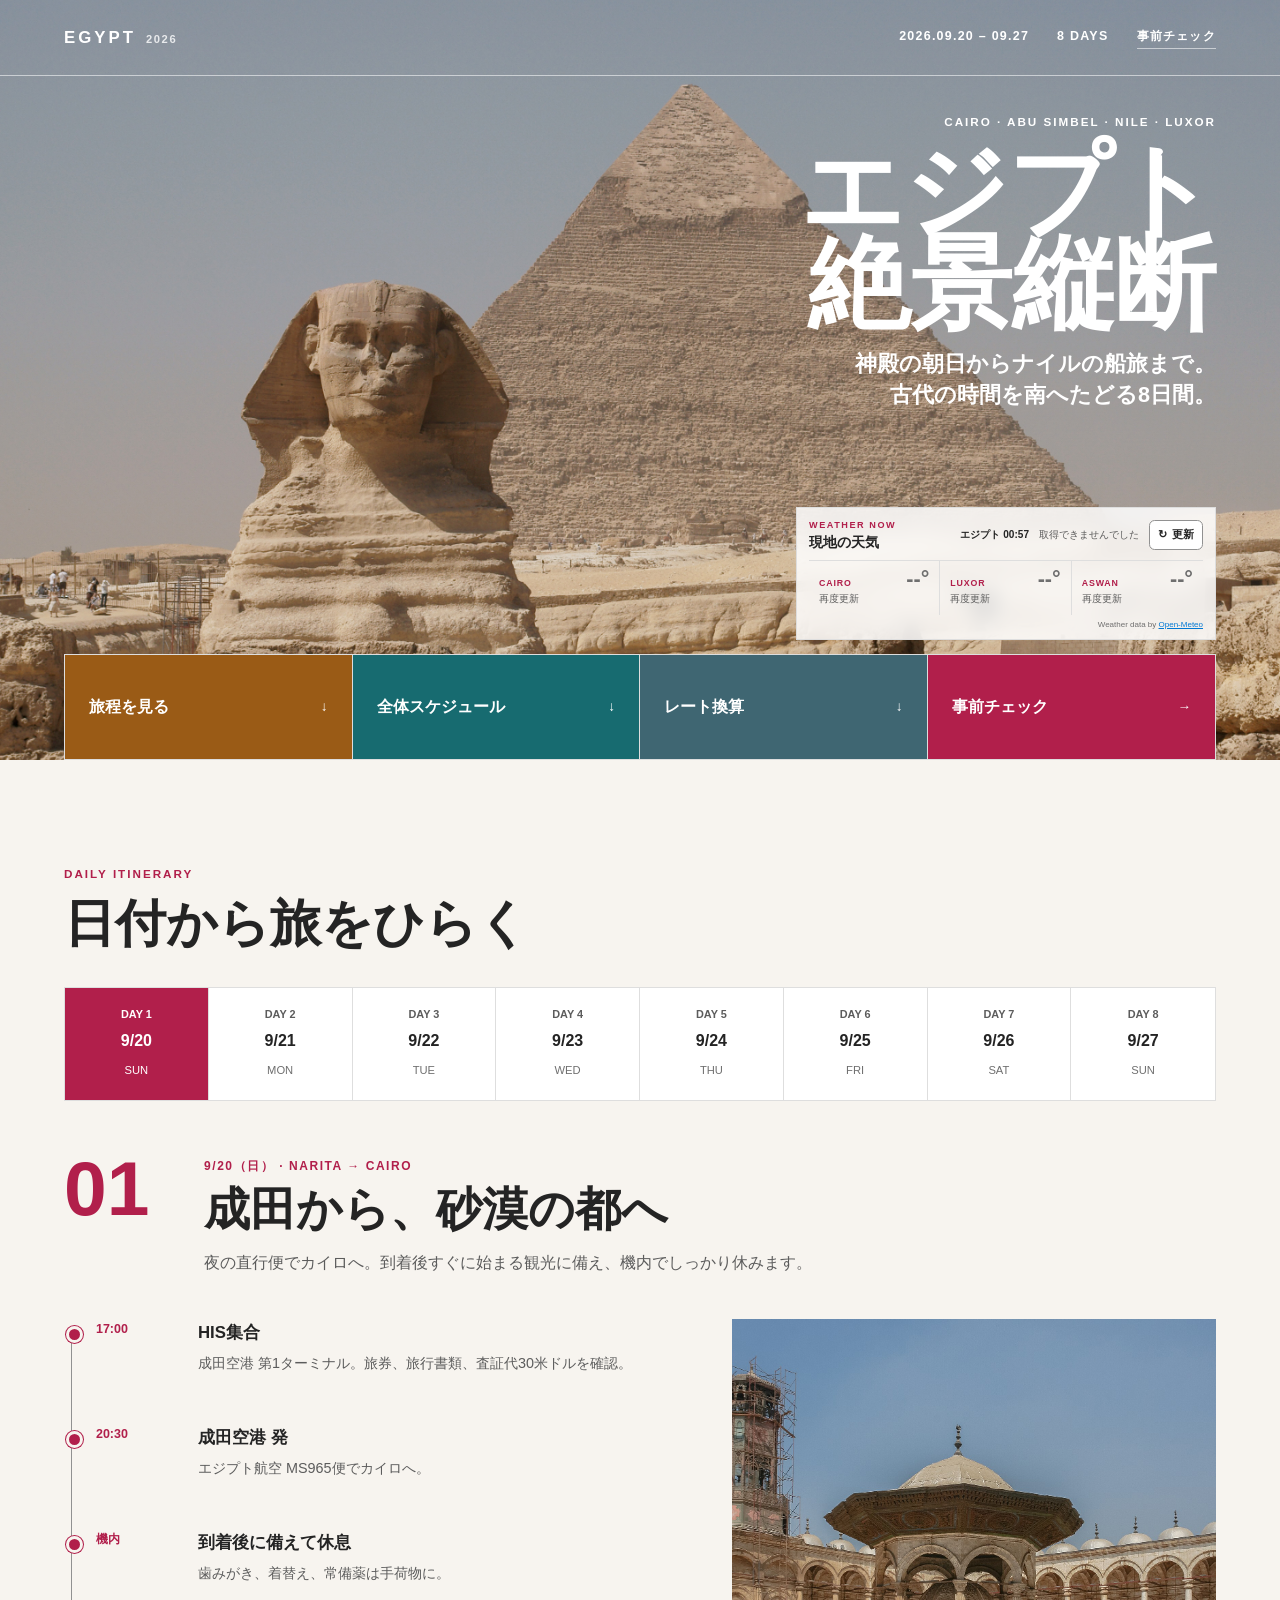
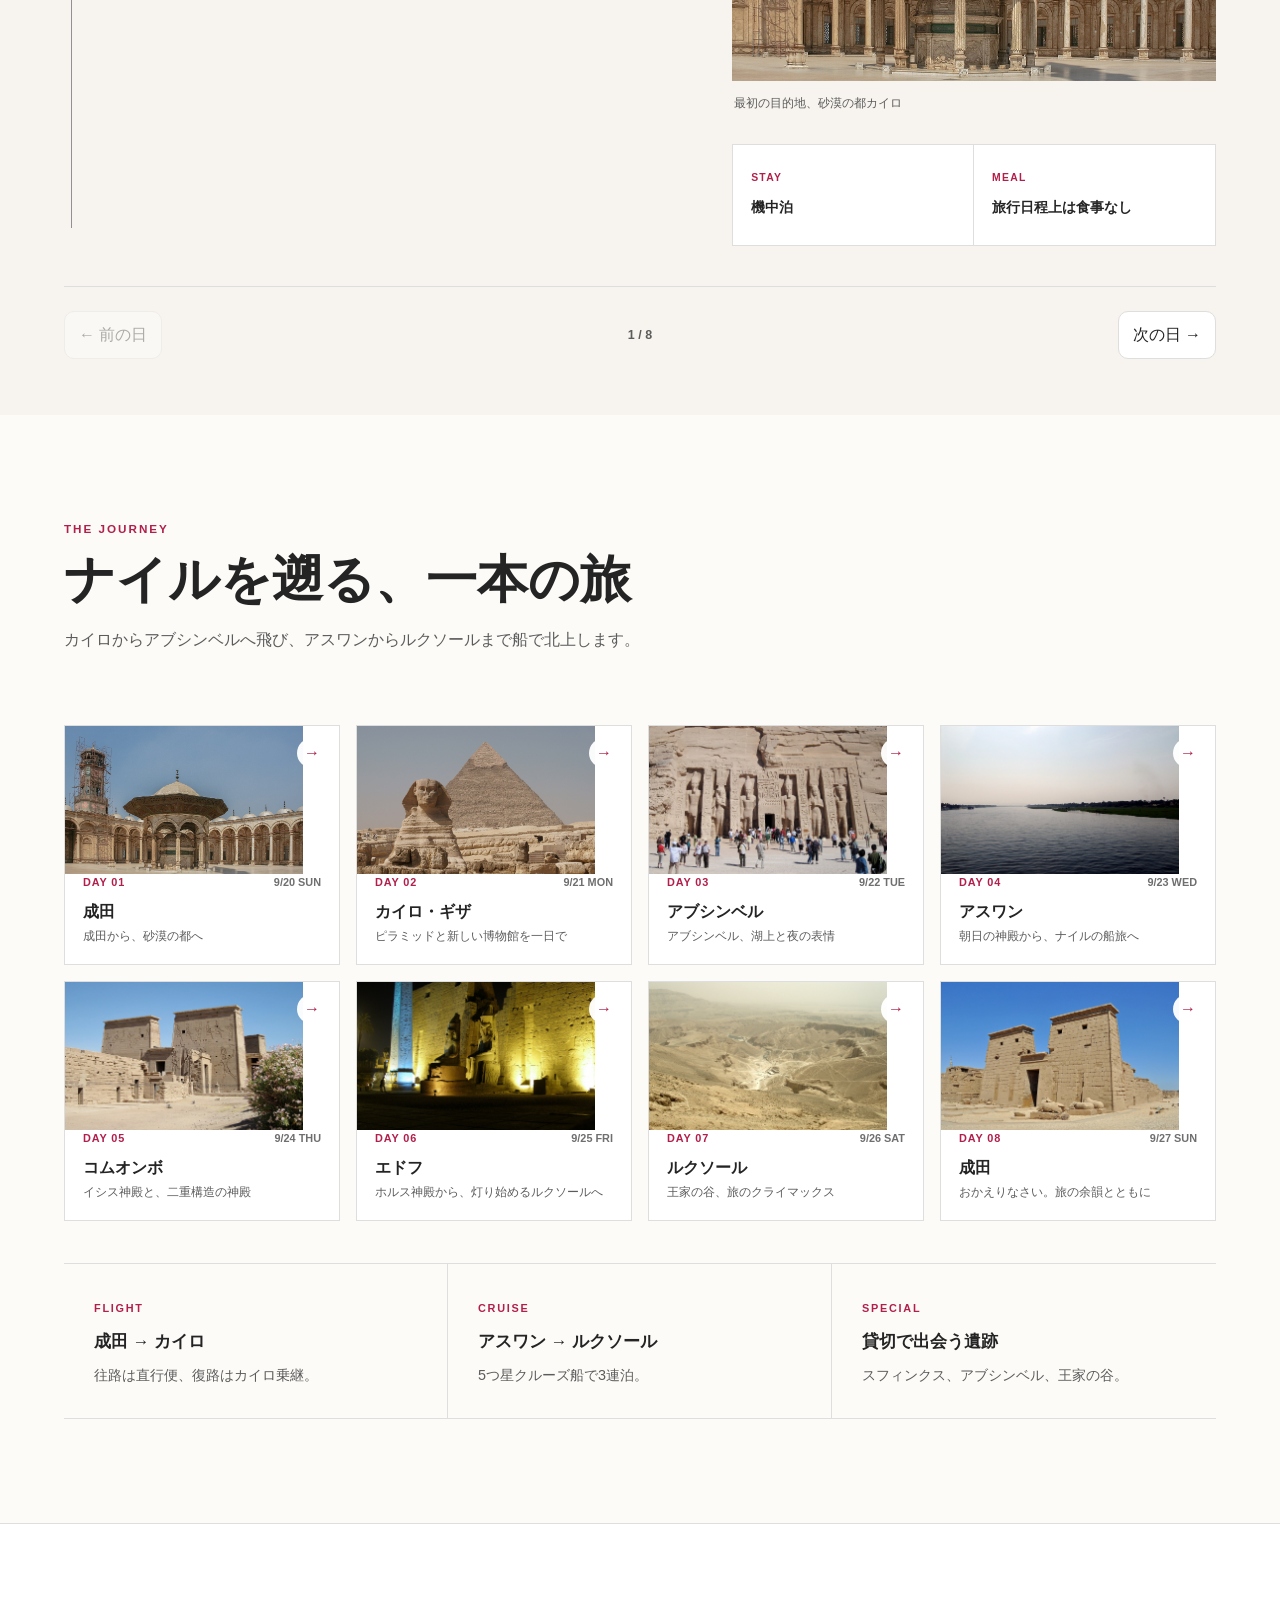
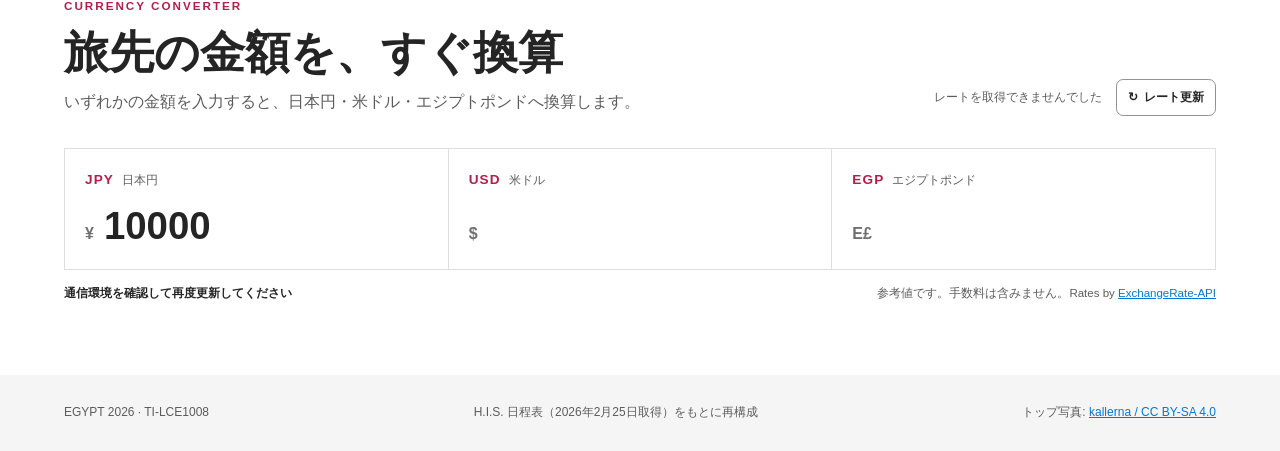
==== commit 918d1cee: "Add three-currency rate converter" ====
--- a/index.html
+++ b/index.html
@@ -39,8 +39,8 @@
       --cp-highlight: rgba(177, 31, 75, 0.12);
     }
   </style>
-  <link rel="stylesheet" href="styles.css?v=20260817-10">
-  <script src="app.js?v=20260817-4" defer></script>
+  <link rel="stylesheet" href="styles.css?v=20260817-11">
+  <script src="app.js?v=20260817-5" defer></script>
 </head>
 <body>
   <header class="hero" id="top">
@@ -82,6 +82,7 @@
     <div class="hero-stats" aria-label="旅行概要">
       <a href="#itinerary">旅程を見る <span aria-hidden="true">↓</span></a>
       <a href="#overview">全体スケジュール <span aria-hidden="true">↓</span></a>
+      <a href="#currency">レート換算 <span aria-hidden="true">↓</span></a>
       <a href="checklist.html">事前チェック <span aria-hidden="true">→</span></a>
     </div>
   </header>
@@ -135,6 +136,40 @@
       </div>
     </section>
 
+    <section class="currency" id="currency" aria-labelledby="currency-title">
+      <div class="currency-heading">
+        <div>
+          <p class="eyebrow">CURRENCY CONVERTER</p>
+          <h2 id="currency-title"><span>旅先の金額を、</span><span>すぐ換算</span></h2>
+          <p>いずれかの金額を入力すると、日本円・米ドル・エジプトポンドへ換算します。</p>
+        </div>
+        <div class="currency-status">
+          <span id="currency-updated" aria-live="polite">最新レートを取得中</span>
+          <button class="currency-refresh" type="button" id="currency-refresh">
+            <span aria-hidden="true">↻</span> レート更新
+          </button>
+        </div>
+      </div>
+      <div class="currency-fields" id="currency-fields">
+        <label>
+          <span><strong>JPY</strong> 日本円</span>
+          <span class="currency-input"><small>¥</small><input type="number" min="0" step="1" inputmode="decimal" data-currency="JPY" value="10000" aria-label="日本円"></span>
+        </label>
+        <label>
+          <span><strong>USD</strong> 米ドル</span>
+          <span class="currency-input"><small>$</small><input type="number" min="0" step="0.01" inputmode="decimal" data-currency="USD" aria-label="米ドル"></span>
+        </label>
+        <label>
+          <span><strong>EGP</strong> エジプトポンド</span>
+          <span class="currency-input"><small>E£</small><input type="number" min="0" step="0.01" inputmode="decimal" data-currency="EGP" aria-label="エジプトポンド"></span>
+        </label>
+      </div>
+      <div class="currency-meta">
+        <p id="currency-rate">レートを確認しています</p>
+        <p>参考値です。手数料は含みません。Rates by <a href="https://www.exchangerate-api.com/" target="_blank" rel="noreferrer">ExchangeRate-API</a></p>
+      </div>
+    </section>
+
   </main>
 
   <footer>
--- a/styles.css
+++ b/styles.css
@@ -62,7 +62,7 @@
   bottom: 0;
   left: var(--page-gutter);
   display: grid;
-  grid-template-columns: repeat(3, minmax(0, 1fr));
+  grid-template-columns: repeat(4, minmax(0, 1fr));
   background: var(--cp-panel-strong);
   color: var(--cp-text);
   border: 1px solid var(--cp-border);
@@ -75,10 +75,12 @@
 .hero-stats a { display: flex; align-items: center; justify-content: space-between; background: var(--cp-panel-strong); color: var(--cp-text); font-weight: 800; text-decoration: none; }
 .hero-stats a:nth-child(1) { color: #ffffff; background: #9a5b16; }
 .hero-stats a:nth-child(2) { color: #ffffff; background: #176b70; }
-.hero-stats a:nth-child(3) { color: var(--cp-accent-fg); background: var(--cp-accent); }
+.hero-stats a:nth-child(3) { color: #ffffff; background: #3f6672; }
+.hero-stats a:nth-child(4) { color: var(--cp-accent-fg); background: var(--cp-accent); }
 .hero-stats a:nth-child(1):hover { background: #7d4710; }
 .hero-stats a:nth-child(2):hover { background: #10575b; }
-.hero-stats a:nth-child(3):hover { background: var(--cp-accent-hover); }
+.hero-stats a:nth-child(3):hover { background: #31535d; }
+.hero-stats a:nth-child(4):hover { background: var(--cp-accent-hover); }
 .hero-stats a span { color: currentColor; }
 
 .weather-panel { position: absolute; z-index: 3; right: var(--page-gutter); bottom: 120px; width: min(420px, 70vw); padding: 10px 12px 8px; background: var(--cp-panel); color: var(--cp-text); border: 1px solid var(--cp-border); backdrop-filter: blur(10px); }
@@ -108,6 +110,29 @@
 .section-heading.compact { margin-bottom: 34px; }
 .section-heading h2 { margin: 0; font-size: clamp(2.1rem, 4vw, 3.6rem); line-height: 1.12; letter-spacing: 0; }
 .section-heading > p:last-child { margin: 18px 0 0; color: var(--cp-text-muted); font-size: 1.02rem; }
+.currency { padding-top: 72px; padding-bottom: 72px; background: var(--cp-surface); border-top: 1px solid var(--cp-border); }
+.currency-heading { display: flex; align-items: end; justify-content: space-between; gap: 40px; margin-bottom: 32px; }
+.currency-heading h2 { margin: 0; font-size: clamp(2rem, 3.5vw, 3.2rem); line-height: 1.12; }
+.currency-heading h2 span { white-space: nowrap; }
+.currency-heading h2 + p { margin: 12px 0 0; color: var(--cp-text-muted); }
+.currency-status { display: flex; align-items: center; gap: 14px; flex: none; }
+.currency-status > span { color: var(--cp-text-muted); font-size: .72rem; white-space: nowrap; }
+.currency-refresh { display: inline-flex; align-items: center; gap: 6px; padding: 8px 11px; border: 1px solid var(--cp-border-strong); border-radius: .45rem; background: var(--cp-surface); font-size: .72rem; font-weight: 800; cursor: pointer; }
+.currency-refresh:hover:not(:disabled) { border-color: var(--cp-accent); color: var(--cp-accent); }
+.currency-refresh:disabled { opacity: .55; cursor: wait; }
+.currency-refresh.is-loading span { animation: weather-spin .8s linear infinite; }
+.currency-fields { display: grid; grid-template-columns: repeat(3, minmax(0, 1fr)); border-top: 1px solid var(--cp-border); border-left: 1px solid var(--cp-border); }
+.currency-fields > label { min-width: 0; padding: 20px; border-right: 1px solid var(--cp-border); border-bottom: 1px solid var(--cp-border); }
+.currency-fields label > span:first-child { display: flex; align-items: baseline; gap: 8px; color: var(--cp-text-muted); font-size: .75rem; }
+.currency-fields label > span:first-child strong { color: var(--cp-accent); font-size: .85rem; letter-spacing: .08em; }
+.currency-input { display: grid; grid-template-columns: auto minmax(0, 1fr); gap: 10px; align-items: baseline; margin-top: 12px; }
+.currency-input small { color: var(--cp-text-soft); font-size: 1rem; font-weight: 800; }
+.currency-input input { width: 100%; min-width: 0; padding: 0; border: 0; outline: 0; background: transparent; color: var(--cp-text); font: inherit; font-size: clamp(1.55rem, 3vw, 2.4rem); font-weight: 700; line-height: 1.2; font-variant-numeric: tabular-nums; }
+.currency-input:focus-within { box-shadow: inset 0 -2px var(--cp-accent); }
+.currency-meta { display: flex; justify-content: space-between; gap: 24px; margin-top: 14px; color: var(--cp-text-muted); font-size: .72rem; }
+.currency-meta p { margin: 0; }
+.currency-meta p:first-child { color: var(--cp-text); font-weight: 700; }
+.currency-meta a { color: var(--cp-link); white-space: nowrap; }
 .overview { background: var(--cp-bg-elevated); }
 .route { display: grid; grid-template-columns: repeat(4, minmax(0, 1fr)); gap: 16px; padding: 20px 0 42px; counter-reset: route-day; }
 .route-stop { position: relative; display: grid; grid-template-columns: 1fr auto; grid-template-rows: 148px auto auto auto; min-width: 0; padding: 0 18px 18px; overflow: hidden; border: 1px solid var(--cp-border); background: var(--cp-surface); color: var(--cp-text); text-align: left; cursor: pointer; transition: border-color .2s ease, transform .2s ease, box-shadow .2s ease; }
@@ -205,14 +230,6 @@
 .parking-guide a { display: flex; align-items: center; justify-content: space-between; gap: 16px; margin-top: 18px; padding-top: 14px; border-top: 1px solid var(--cp-border); color: var(--cp-link); text-decoration: none; }
 .parking-guide a span { color: var(--cp-text-muted); font-size: .75rem; font-weight: 700; }
 .parking-guide a strong { font-size: 1.05rem; font-variant-numeric: tabular-nums; }
-.traveler-selector { display: flex; align-items: center; justify-content: space-between; gap: 24px; margin-bottom: 18px; }
-.traveler-selector > span { color: var(--cp-text-muted); font-size: .78rem; font-weight: 800; }
-.traveler-tabs { display: grid; grid-template-columns: repeat(3, minmax(120px, 1fr)); width: min(100%, 520px); border: 1px solid var(--cp-border); background: var(--cp-surface); }
-.traveler-tabs button { display: flex; align-items: center; justify-content: space-between; gap: 12px; min-height: 52px; padding: 10px 16px; border: 0; border-right: 1px solid var(--cp-border); background: transparent; color: var(--cp-text-muted); font-size: .8rem; font-weight: 800; cursor: pointer; }
-.traveler-tabs button:last-child { border-right: 0; }
-.traveler-tabs button:hover { background: var(--cp-accent-soft); color: var(--cp-accent); }
-.traveler-tabs button[aria-selected="true"] { background: var(--cp-accent); color: var(--cp-accent-fg); }
-.traveler-tabs small { font-size: .65rem; font-weight: 700; }
 .checklist-toolbar { position: sticky; z-index: 4; top: 0; display: grid; grid-template-columns: minmax(220px, 1fr) auto auto; gap: 20px; align-items: center; padding: 18px 0; background: var(--cp-bg); border-bottom: 1px solid var(--cp-border); }
 .progress-copy { display: flex; align-items: baseline; gap: 12px; }
 .progress-copy strong { color: var(--cp-accent); font-size: 1.55rem; }
@@ -277,7 +294,9 @@
   .topbar-meta span:last-child { display: none; }
   .hero { min-height: 760px; }
   .hero-content { width: min(620px, 72vw); }
-  .hero-stats { right: 24px; left: 24px; grid-template-columns: repeat(3, 1fr); }
+  .hero-stats { right: 24px; left: 24px; grid-template-columns: repeat(4, 1fr); }
+  .currency-heading { display: block; }
+  .currency-status { justify-content: space-between; margin-top: 20px; }
   .route { grid-template-columns: repeat(2, minmax(0, 1fr)); }
   .overview-bands { grid-template-columns: 1fr; }
   .overview-bands article { border-right: 0; border-bottom: 1px solid var(--cp-border); }
@@ -305,11 +324,13 @@
   .hero-content { width: 100%; margin-left: 0; padding: 32px 18px 120px 70px; }
   .hero h1 { font-size: clamp(2.7rem, 13vw, 3.2rem); }
   .hero-copy { font-size: .92rem; }
-  .hero-stats { right: 16px; left: 16px; grid-template-columns: repeat(3, 1fr); }
-  .hero-stats > * { min-height: 82px; padding: 15px 10px; }
+  .hero-stats { right: 16px; left: 16px; grid-template-columns: repeat(2, 1fr); }
+  .hero-stats > * { min-height: 58px; padding: 10px 12px; }
+  .hero-stats > *:nth-child(2) { border-right: 0; }
+  .hero-stats > *:nth-child(-n+2) { border-bottom: 1px solid var(--cp-border); }
   .hero-stats a { align-items: flex-start; font-size: .75rem; }
   .hero-stats a span { display: inline; font-size: .65rem; }
-  .weather-panel { right: 16px; bottom: 98px; left: 16px; width: auto; padding: 9px 10px 7px; }
+  .weather-panel { right: 16px; bottom: 132px; left: 16px; width: auto; padding: 9px 10px 7px; }
   .weather-heading { gap: 8px; margin-bottom: 6px; }
   .weather-heading h2 { font-size: .78rem; }
   .weather-actions { gap: 6px; }
@@ -320,6 +341,15 @@
   .weather-card strong { font-size: 1.1rem; }
   .weather-card p { overflow: hidden; font-size: .57rem; text-overflow: ellipsis; white-space: nowrap; }
   main > section { padding: 76px 20px; }
+  .currency { padding-top: 54px; padding-bottom: 54px; }
+  .currency-heading { margin-bottom: 24px; }
+  .currency-status { align-items: flex-start; }
+  .currency-status > span { white-space: normal; }
+  .currency-fields { grid-template-columns: 1fr; }
+  .currency-fields > label { padding: 17px 18px; }
+  .currency-input { margin-top: 8px; }
+  .currency-meta { display: block; }
+  .currency-meta p + p { margin-top: 5px; }
   .section-heading { margin-bottom: 36px; }
   .route { grid-template-columns: 1fr; gap: 12px; }
   .route-stop { grid-template-rows: 124px auto auto auto; }
@@ -352,11 +382,6 @@
   .schedule-times input { width: 110px; }
   .parking-guide { padding: 18px; }
   .packing-checklist { padding-top: 40px; }
-  .traveler-selector { display: block; }
-  .traveler-selector > span { display: block; margin-bottom: 8px; }
-  .traveler-tabs { grid-template-columns: repeat(3, minmax(0, 1fr)); width: 100%; }
-  .traveler-tabs button { display: block; min-width: 0; padding: 9px 6px; text-align: center; }
-  .traveler-tabs small { display: block; margin-top: 2px; }
   .checklist-toolbar { grid-template-columns: 1fr auto; gap: 12px; }
   .progress { grid-column: 1 / -1; }
   .filter-group { justify-self: start; }
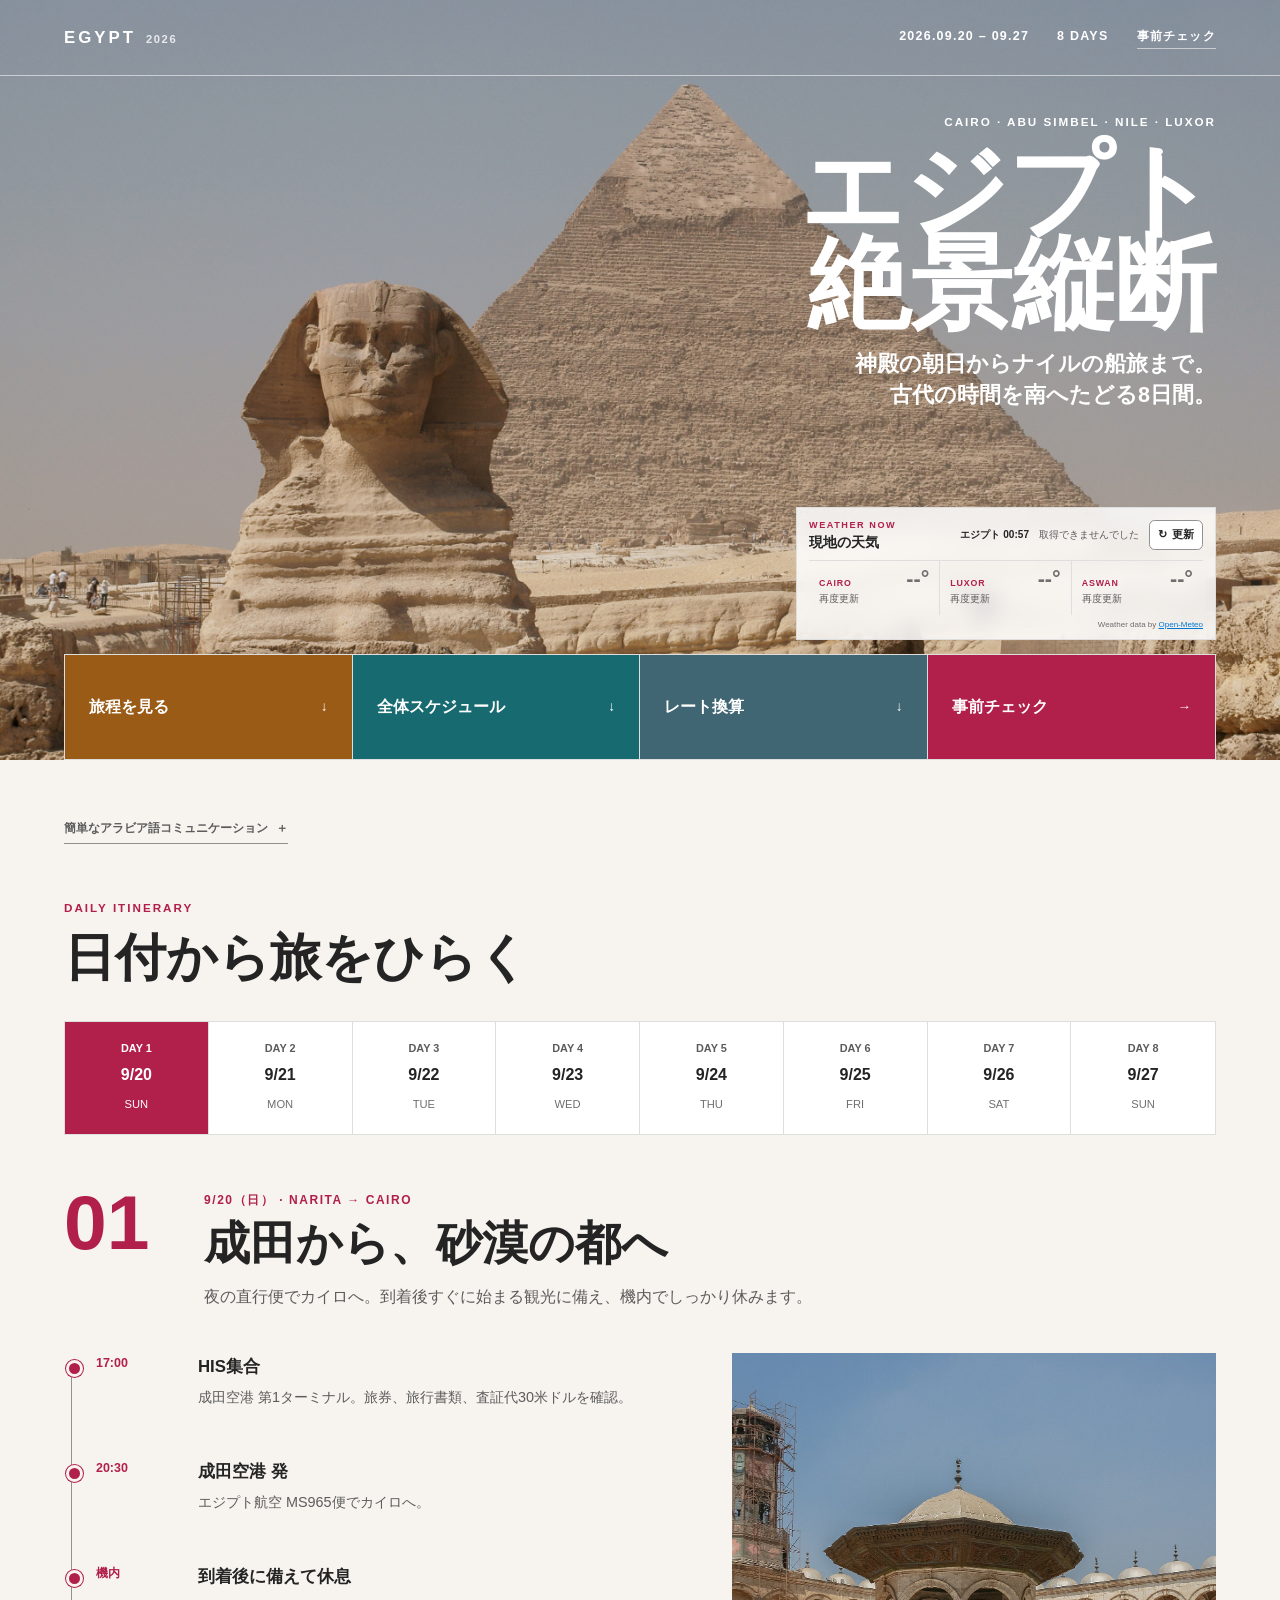
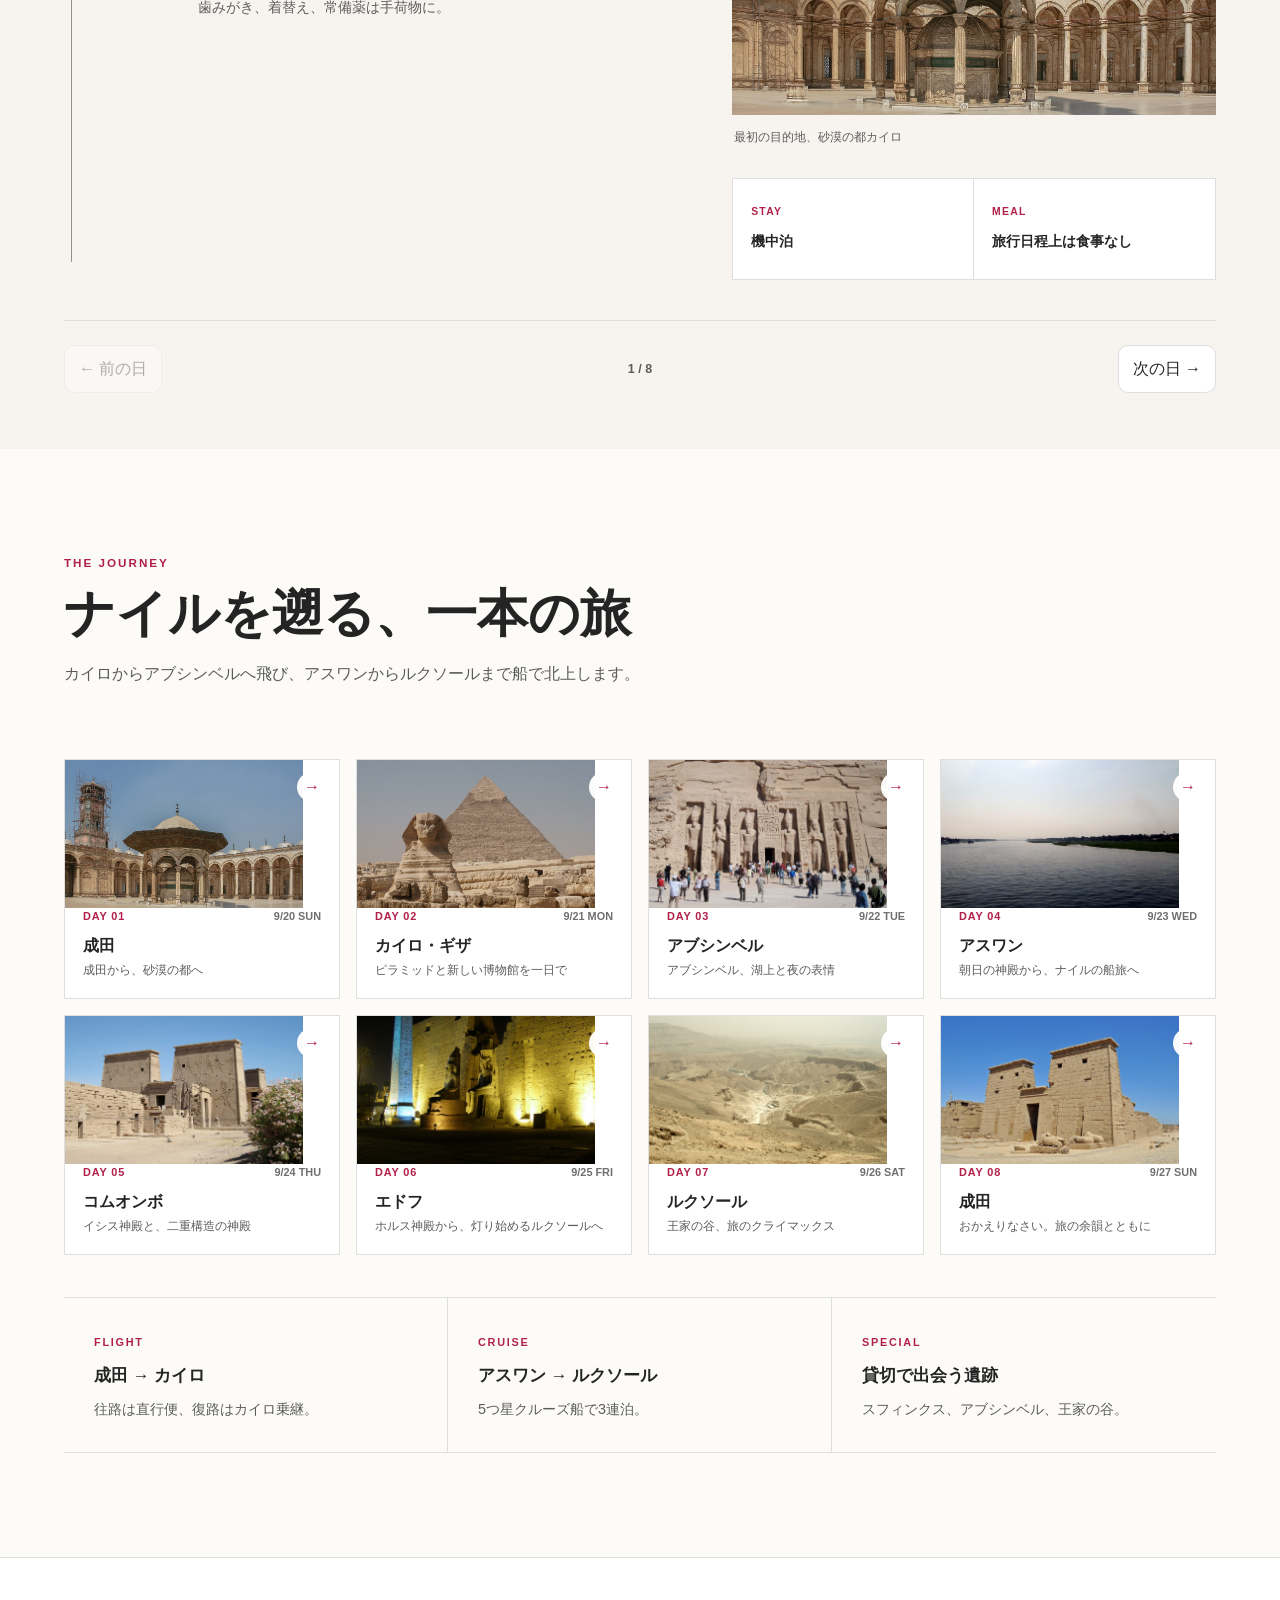
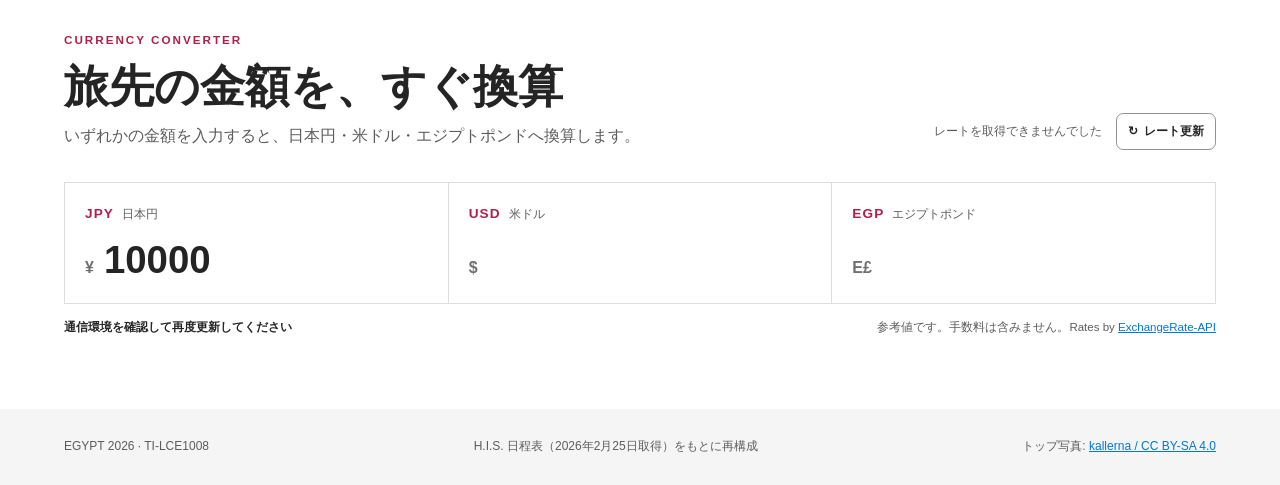
==== commit 081cf468: "Add Arabic travel phrases" ====
--- a/index.html
+++ b/index.html
@@ -39,8 +39,8 @@
       --cp-highlight: rgba(177, 31, 75, 0.12);
     }
   </style>
-  <link rel="stylesheet" href="styles.css?v=20260817-11">
-  <script src="app.js?v=20260817-5" defer></script>
+  <link rel="stylesheet" href="styles.css?v=20260817-13">
+  <script src="app.js?v=20260817-6" defer></script>
 </head>
 <body>
   <header class="hero" id="top">
@@ -89,6 +89,9 @@
 
   <main>
     <section class="itinerary" id="itinerary" aria-labelledby="itinerary-title">
+      <button class="itinerary-extra" type="button" id="arabic-open">
+        簡単なアラビア語コミュニケーション <span aria-hidden="true">＋</span>
+      </button>
       <div class="section-heading compact">
         <p class="eyebrow">DAILY ITINERARY</p>
         <h2 id="itinerary-title">日付から旅をひらく</h2>
@@ -195,5 +198,30 @@
       <div class="place-meta" id="place-meta"></div>
     </div>
   </dialog>
+
+  <dialog class="arabic-dialog" id="arabic-dialog" aria-labelledby="arabic-title">
+    <button type="button" class="dialog-close" id="arabic-close" aria-label="アラビア語コミュニケーションを閉じる">×</button>
+    <div class="arabic-content">
+      <p class="eyebrow">ARABIC PHRASES</p>
+      <h2 id="arabic-title"><span>簡単なアラビア語</span><span>コミュニケーション</span></h2>
+      <dl class="arabic-phrases">
+        <div><dt>ありがとう</dt><dd>シュクラン</dd></div>
+        <div><dt>いいえ、結構です</dt><dd>ラー、シュクラン</dd></div>
+        <div><dt>お願いします、すいません</dt><dd>ミナファドラク <small>女性に対しては「ミナファドリッキ」</small></dd></div>
+        <div><dt>こんにちは</dt><dd>サラーム・アレイコム</dd></div>
+        <div><dt>こんにちは（返答）</dt><dd>ワ・アレイコム・サラーム <small>挨拶をされた時の返事</small></dd></div>
+        <div><dt>さようなら</dt><dd>マア・ッサラーマ</dd></div>
+        <div><dt>はい（Yes）</dt><dd>アイワ</dd></div>
+        <div><dt>いいえ（No）</dt><dd>ラー</dd></div>
+        <div><dt>これはいくらですか？</dt><dd>ビカム・ディー？</dd></div>
+        <div><dt>トイレはどこですか？</dt><dd>エル・ハンマーム・フェーン？</dd></div>
+        <div><dt>これをください</dt><dd>アーイズ・ダー <small>女性は「アーイザ・ディー」</small></dd></div>
+        <div><dt>高すぎます</dt><dd>ガーリ・アウィ</dd></div>
+        <div><dt>助けてください</dt><dd>サーイドニー</dd></div>
+        <div><dt>大丈夫です</dt><dd>タマーム</dd></div>
+        <div><dt>水をください</dt><dd>マイヤ、ミン・ファドラク</dd></div>
+      </dl>
+    </div>
+  </dialog>
 </body>
 </html>
--- a/styles.css
+++ b/styles.css
@@ -73,14 +73,14 @@
 .hero-stats strong { color: var(--cp-accent); font-size: 2rem; line-height: 1; }
 .hero-stats span { color: var(--cp-text-muted); font-size: .85rem; font-weight: 700; }
 .hero-stats a { display: flex; align-items: center; justify-content: space-between; background: var(--cp-panel-strong); color: var(--cp-text); font-weight: 800; text-decoration: none; }
-.hero-stats a:nth-child(1) { color: #ffffff; background: #9a5b16; }
-.hero-stats a:nth-child(2) { color: #ffffff; background: #176b70; }
-.hero-stats a:nth-child(3) { color: #ffffff; background: #3f6672; }
-.hero-stats a:nth-child(4) { color: var(--cp-accent-fg); background: var(--cp-accent); }
-.hero-stats a:nth-child(1):hover { background: #7d4710; }
-.hero-stats a:nth-child(2):hover { background: #10575b; }
-.hero-stats a:nth-child(3):hover { background: #31535d; }
-.hero-stats a:nth-child(4):hover { background: var(--cp-accent-hover); }
+.hero-stats > :nth-child(1) { color: #ffffff; background: #9a5b16; }
+.hero-stats > :nth-child(2) { color: #ffffff; background: #176b70; }
+.hero-stats > :nth-child(3) { color: #ffffff; background: #3f6672; }
+.hero-stats > :nth-child(4) { color: var(--cp-accent-fg); background: var(--cp-accent); }
+.hero-stats > :nth-child(1):hover { background: #7d4710; }
+.hero-stats > :nth-child(2):hover { background: #10575b; }
+.hero-stats > :nth-child(3):hover { background: #31535d; }
+.hero-stats > :nth-child(4):hover { background: var(--cp-accent-hover); }
 .hero-stats a span { color: currentColor; }
 
 .weather-panel { position: absolute; z-index: 3; right: var(--page-gutter); bottom: 120px; width: min(420px, 70vw); padding: 10px 12px 8px; background: var(--cp-panel); color: var(--cp-text); border: 1px solid var(--cp-border); backdrop-filter: blur(10px); }
@@ -152,6 +152,8 @@
 .overview-bands p { margin: 8px 0 0; color: var(--cp-text-muted); font-size: .9rem; }
 
 .itinerary { padding-bottom: 56px; }
+.itinerary-extra { display: flex; align-items: center; width: fit-content; gap: 8px; margin: -46px 0 54px; padding: 0 0 5px; border: 0; border-bottom: 1px solid var(--cp-border-strong); background: transparent; color: var(--cp-text-muted); font-size: .76rem; font-weight: 700; cursor: pointer; }
+.itinerary-extra:hover { border-color: var(--cp-accent); color: var(--cp-accent); }
 .date-strip { display: grid; grid-template-columns: repeat(8, 1fr); border: 1px solid var(--cp-border); background: var(--cp-surface); }
 .date-button { min-width: 0; padding: 18px 8px; border: 0; border-right: 1px solid var(--cp-border); background: transparent; cursor: pointer; }
 .date-button:last-child { border-right: 0; }
@@ -257,6 +259,12 @@
 .check-item .bag { padding: 2px 7px; border: 1px solid var(--cp-border); border-radius: .625rem; color: var(--cp-text-soft); font-size: .65rem; white-space: nowrap; }
 .check-item:has(input:checked) strong { color: var(--cp-text-muted); text-decoration: line-through; }
 .check-item.is-hidden { display: none; }
+.custom-item-row { display: grid; grid-template-columns: minmax(0, 1fr) 46px; border-bottom: 1px solid var(--cp-border); }
+.custom-item-row.is-hidden { display: none; }
+.custom-item-row:last-child { border-bottom: 0; }
+.custom-item-row .check-item { border-bottom: 0; }
+.custom-delete { align-self: stretch; width: 46px; border: 0; border-left: 1px solid var(--cp-border); background: transparent; color: var(--cp-text-soft); font-size: 1.2rem; cursor: pointer; }
+.custom-delete:hover { background: var(--cp-accent-soft); color: var(--cp-danger); }
 .custom-panel { display: grid; grid-template-columns: 1fr auto; gap: 12px; margin-top: 24px; padding: 18px; border: 1px solid var(--cp-border); border-radius: 16px; background: var(--cp-surface); }
 .custom-panel label { grid-column: 1 / -1; font-size: .8rem; font-weight: 800; }
 .custom-panel input { min-width: 0; padding: 11px 13px; border: 1px solid var(--cp-border-strong); border-radius: .625rem; background: var(--cp-bg-elevated); color: var(--cp-text); }
@@ -286,6 +294,17 @@
 .place-meta div:last-child { border-right: 0; }
 .place-meta span { display: block; color: var(--cp-accent); font-size: .65rem; font-weight: 800; letter-spacing: .1em; }
 .place-meta strong { display: block; margin-top: 5px; font-size: .85rem; }
+
+.arabic-dialog { width: min(720px, calc(100vw - 32px)); max-height: calc(100vh - 32px); padding: 0; overflow: hidden; border: 1px solid var(--cp-border); border-radius: 16px; background: var(--cp-surface); color: var(--cp-text); box-shadow: var(--cp-shadow); }
+.arabic-dialog::backdrop { background: var(--cp-overlay); backdrop-filter: blur(6px); }
+.arabic-content { max-height: calc(100vh - 34px); overflow-y: auto; padding: clamp(34px, 5vw, 56px); }
+.arabic-content h2 { margin: 0; font-size: clamp(2rem, 4vw, 3rem); line-height: 1.12; }
+.arabic-content h2 span { display: block; white-space: nowrap; }
+.arabic-phrases { margin: 32px 0 0; border-top: 1px solid var(--cp-border); }
+.arabic-phrases div { display: grid; grid-template-columns: minmax(150px, .8fr) minmax(0, 1.2fr); gap: 24px; padding: 15px 0; border-bottom: 1px solid var(--cp-border); }
+.arabic-phrases dt { color: var(--cp-text-muted); font-size: .85rem; }
+.arabic-phrases dd { margin: 0; color: var(--cp-accent); font-weight: 800; }
+.arabic-phrases small { display: block; margin-top: 3px; color: var(--cp-text-muted); font-size: .7rem; font-weight: 400; }
 
 :focus-visible { outline: 3px solid var(--cp-link); outline-offset: 3px; }
 body.dialog-open { overflow: hidden; }
@@ -341,6 +360,7 @@
   .weather-card strong { font-size: 1.1rem; }
   .weather-card p { overflow: hidden; font-size: .57rem; text-overflow: ellipsis; white-space: nowrap; }
   main > section { padding: 76px 20px; }
+  .itinerary-extra { margin-top: -30px; margin-bottom: 42px; }
   .currency { padding-top: 54px; padding-bottom: 54px; }
   .currency-heading { margin-bottom: 24px; }
   .currency-status { align-items: flex-start; }
@@ -387,6 +407,9 @@
   .filter-group { justify-self: start; }
   .filter-button { padding: 7px 10px; }
   .checklist-group header, .check-item { padding-right: 18px; padding-left: 18px; }
+  .arabic-content { padding: 32px 22px; }
+  .arabic-content h2 { font-size: 1.75rem; }
+  .arabic-phrases div { grid-template-columns: 1fr; gap: 3px; padding: 13px 0; }
   .place-dialog { width: calc(100vw - 16px); max-height: calc(100vh - 16px); }
   .dialog-content { padding: 32px 24px; }
 }
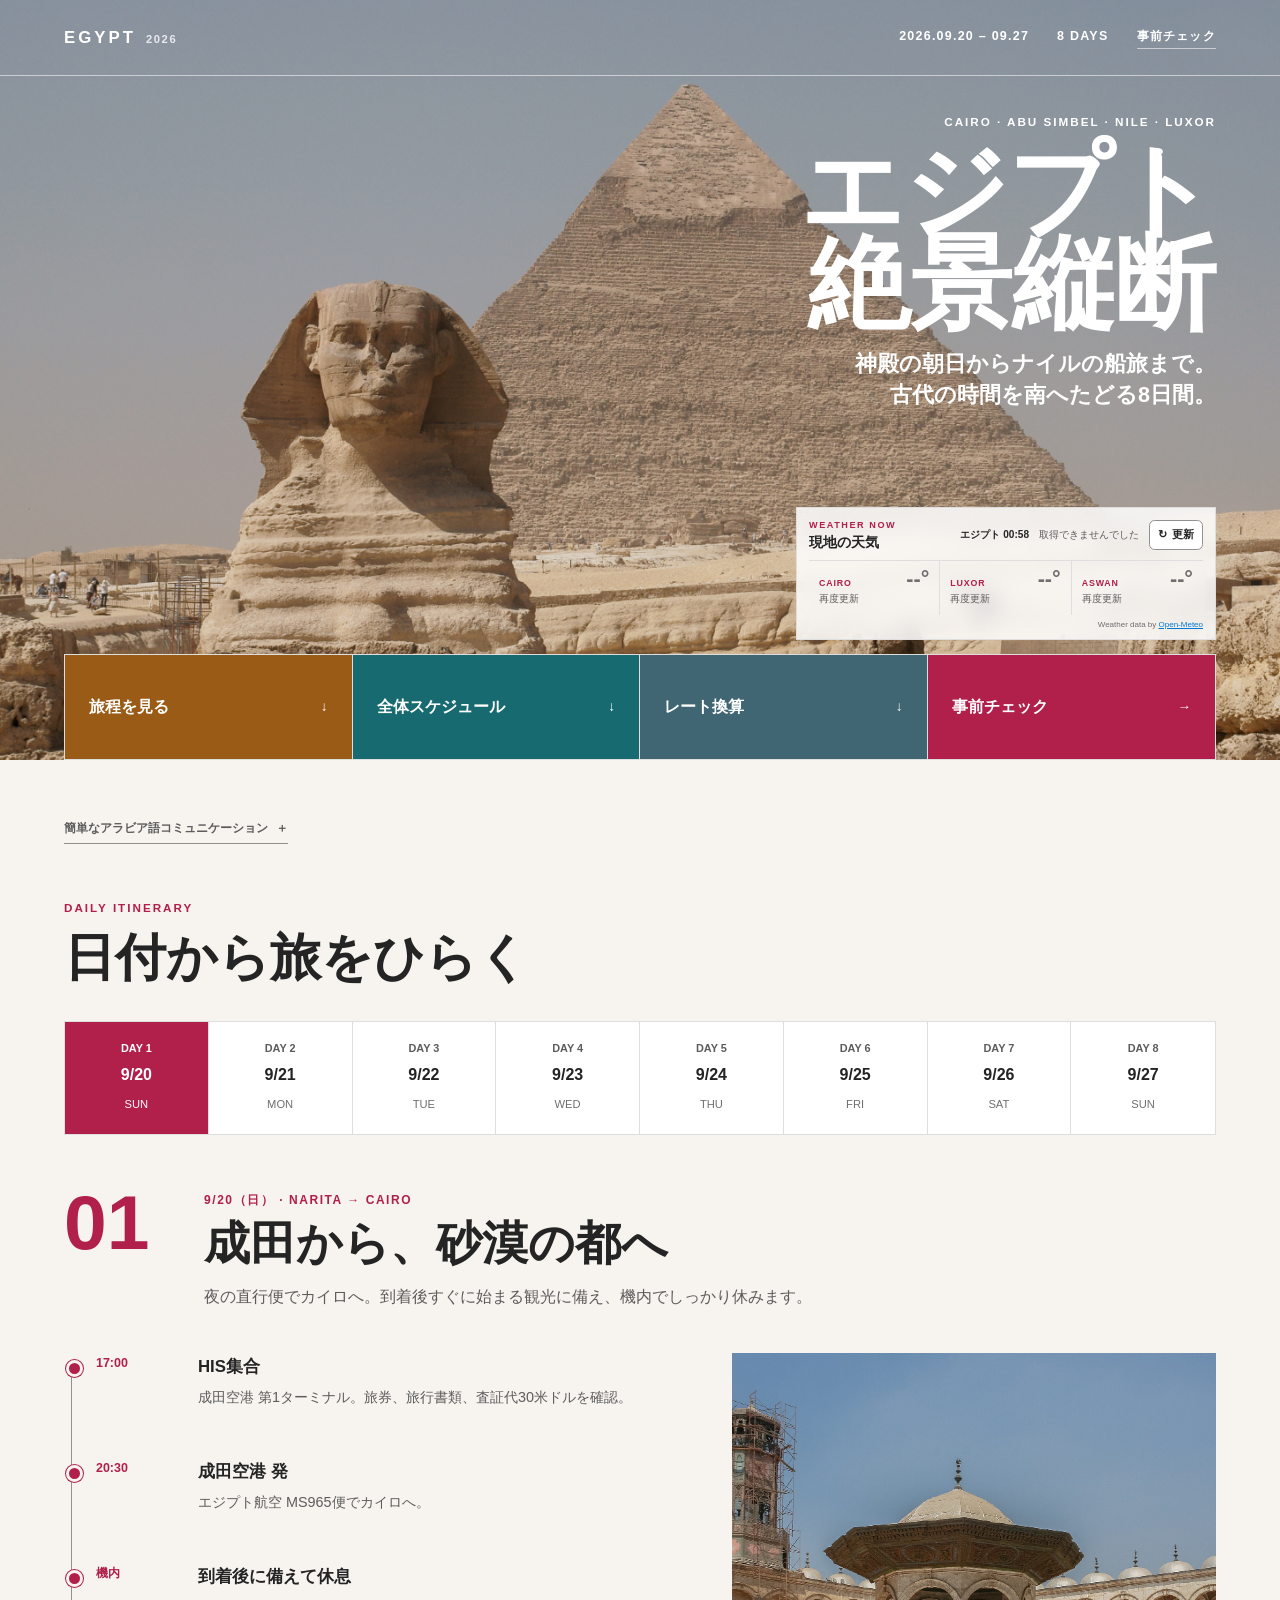
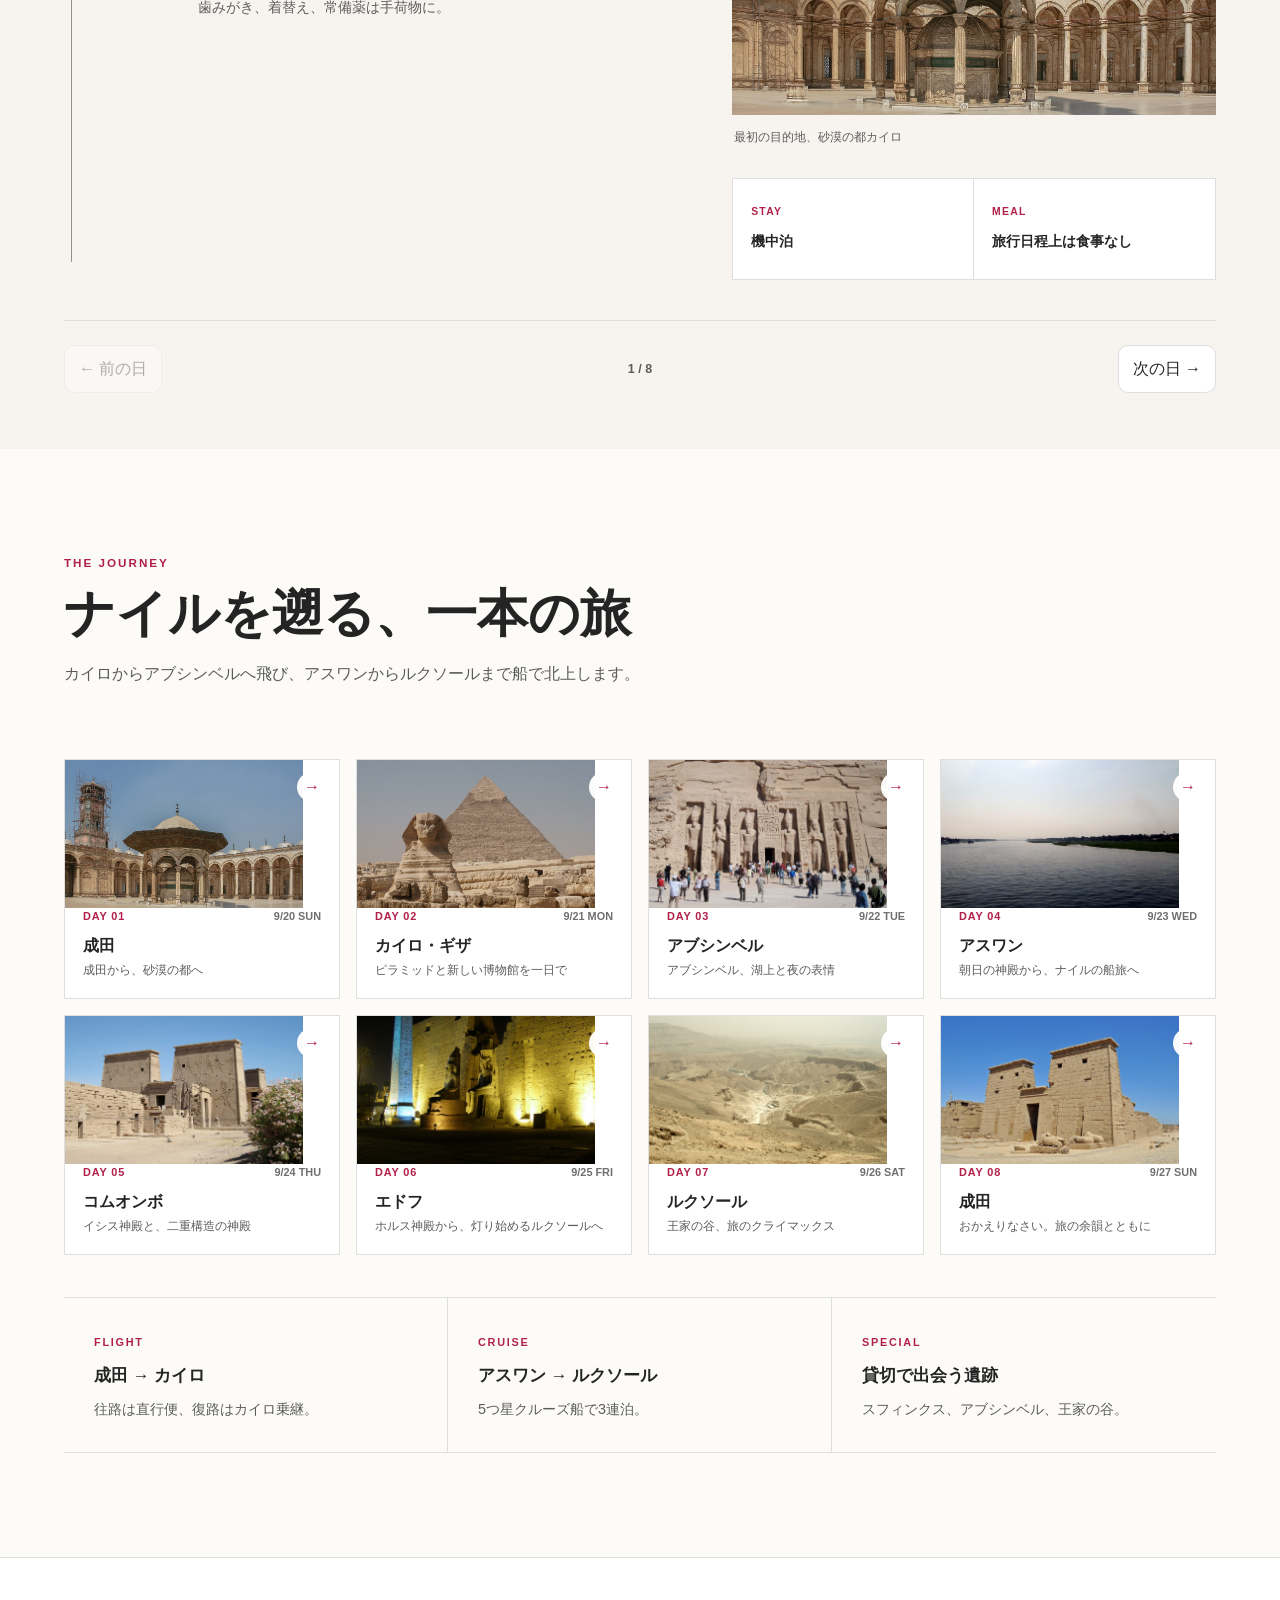
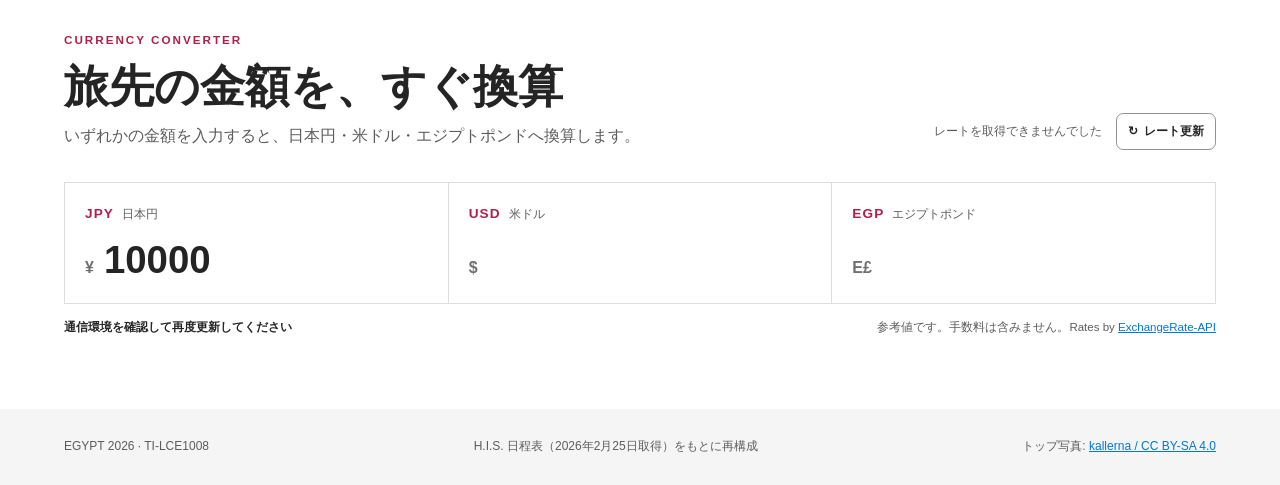
==== commit ac07b0c6: "Reorder Arabic travel phrases" ====
--- a/index.html
+++ b/index.html
@@ -206,17 +206,17 @@
       <h2 id="arabic-title"><span>簡単なアラビア語</span><span>コミュニケーション</span></h2>
       <dl class="arabic-phrases">
         <div><dt>ありがとう</dt><dd>シュクラン</dd></div>
+        <div><dt>はい（Yes）</dt><dd>アイワ</dd></div>
+        <div><dt>いいえ（No）</dt><dd>ラー</dd></div>
         <div><dt>いいえ、結構です</dt><dd>ラー、シュクラン</dd></div>
         <div><dt>お願いします、すいません</dt><dd>ミナファドラク <small>女性に対しては「ミナファドリッキ」</small></dd></div>
         <div><dt>こんにちは</dt><dd>サラーム・アレイコム</dd></div>
         <div><dt>こんにちは（返答）</dt><dd>ワ・アレイコム・サラーム <small>挨拶をされた時の返事</small></dd></div>
         <div><dt>さようなら</dt><dd>マア・ッサラーマ</dd></div>
-        <div><dt>はい（Yes）</dt><dd>アイワ</dd></div>
-        <div><dt>いいえ（No）</dt><dd>ラー</dd></div>
         <div><dt>これはいくらですか？</dt><dd>ビカム・ディー？</dd></div>
-        <div><dt>トイレはどこですか？</dt><dd>エル・ハンマーム・フェーン？</dd></div>
         <div><dt>これをください</dt><dd>アーイズ・ダー <small>女性は「アーイザ・ディー」</small></dd></div>
         <div><dt>高すぎます</dt><dd>ガーリ・アウィ</dd></div>
+        <div><dt>トイレはどこですか？</dt><dd>エル・ハンマーム・フェーン？</dd></div>
         <div><dt>助けてください</dt><dd>サーイドニー</dd></div>
         <div><dt>大丈夫です</dt><dd>タマーム</dd></div>
         <div><dt>水をください</dt><dd>マイヤ、ミン・ファドラク</dd></div>
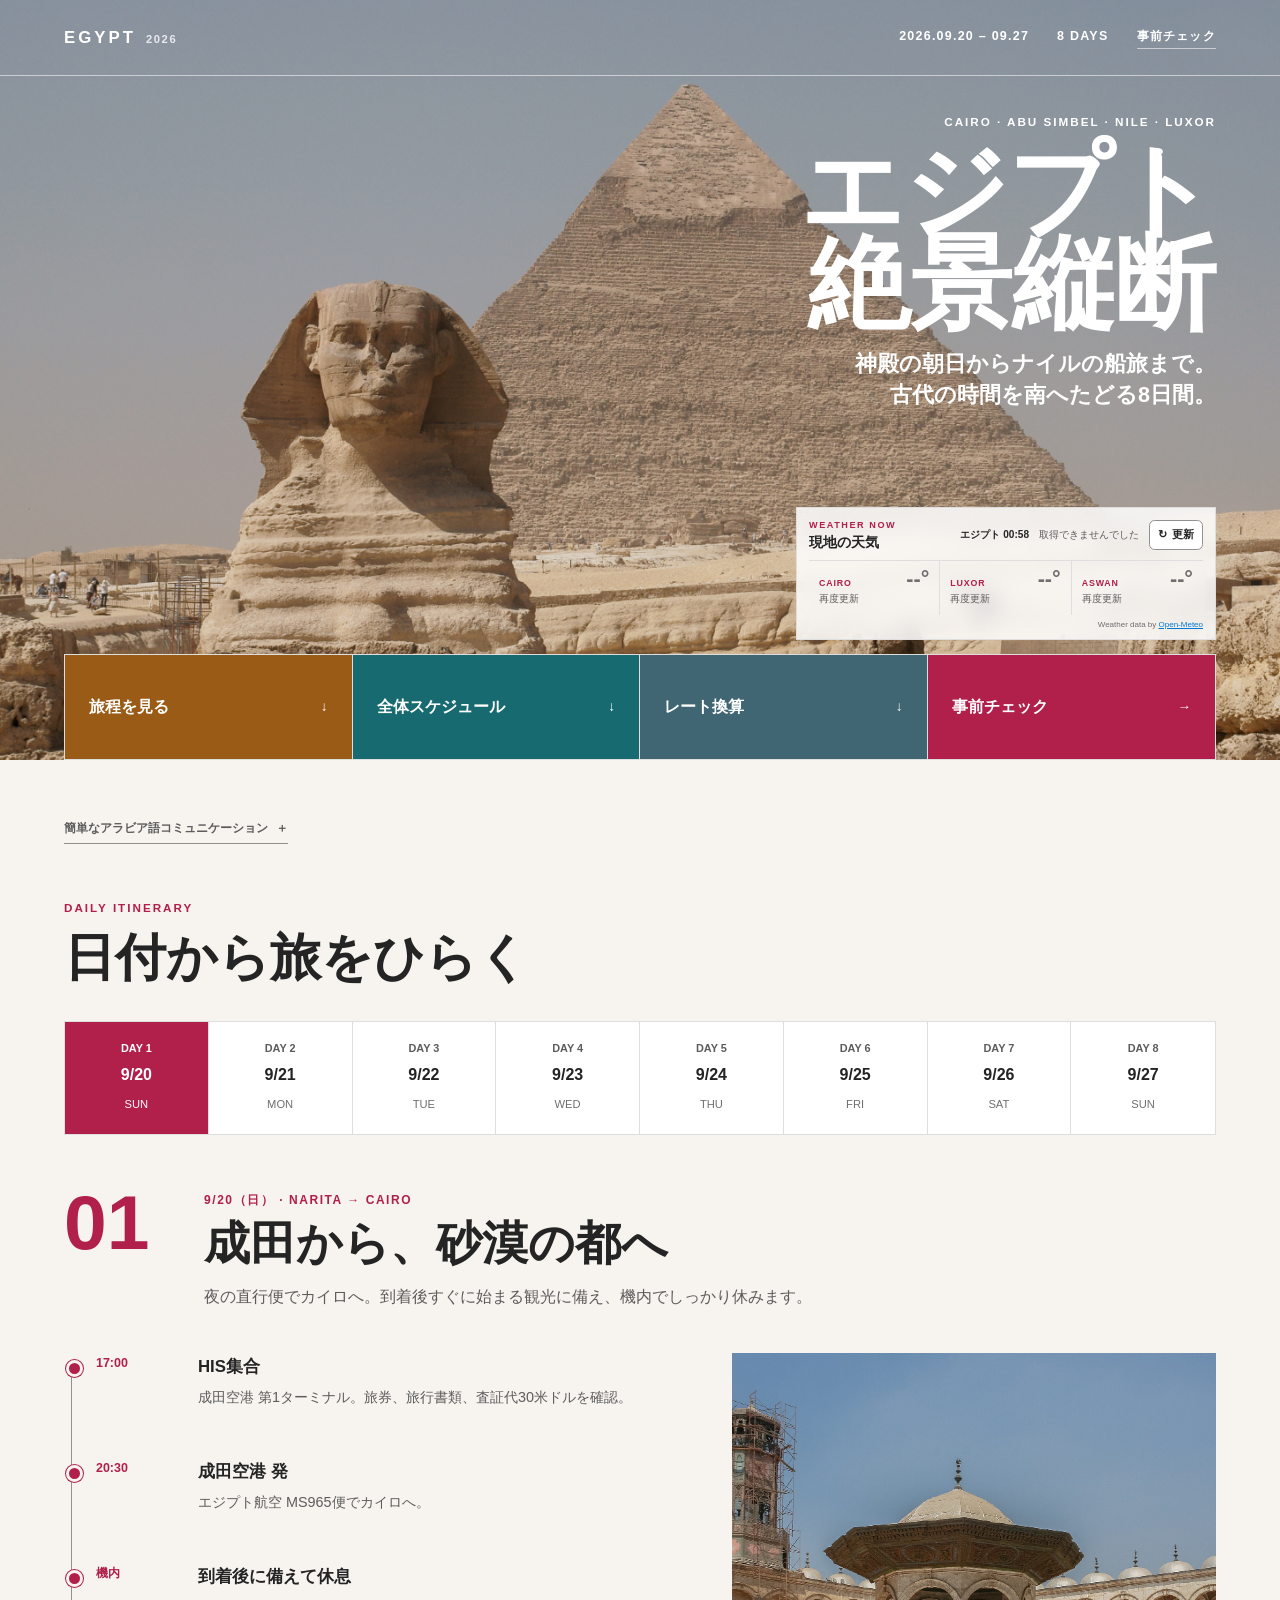
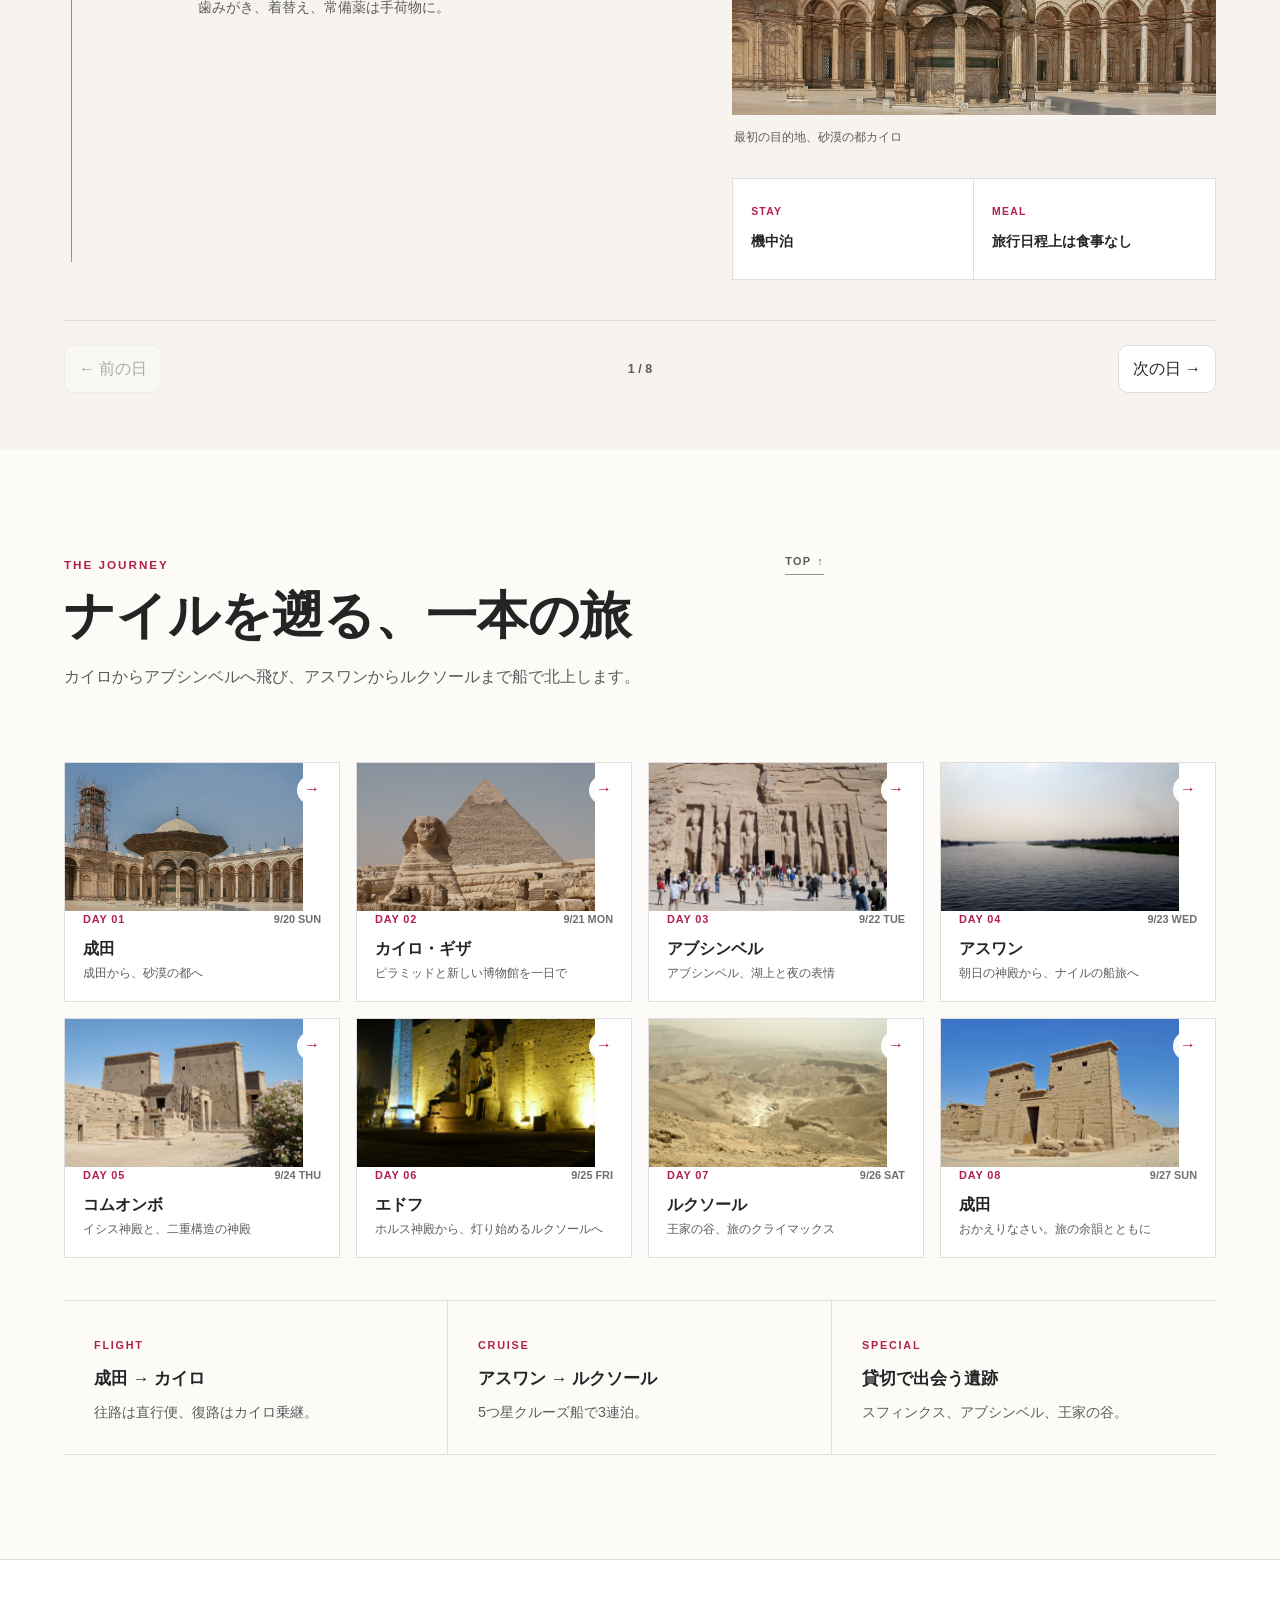
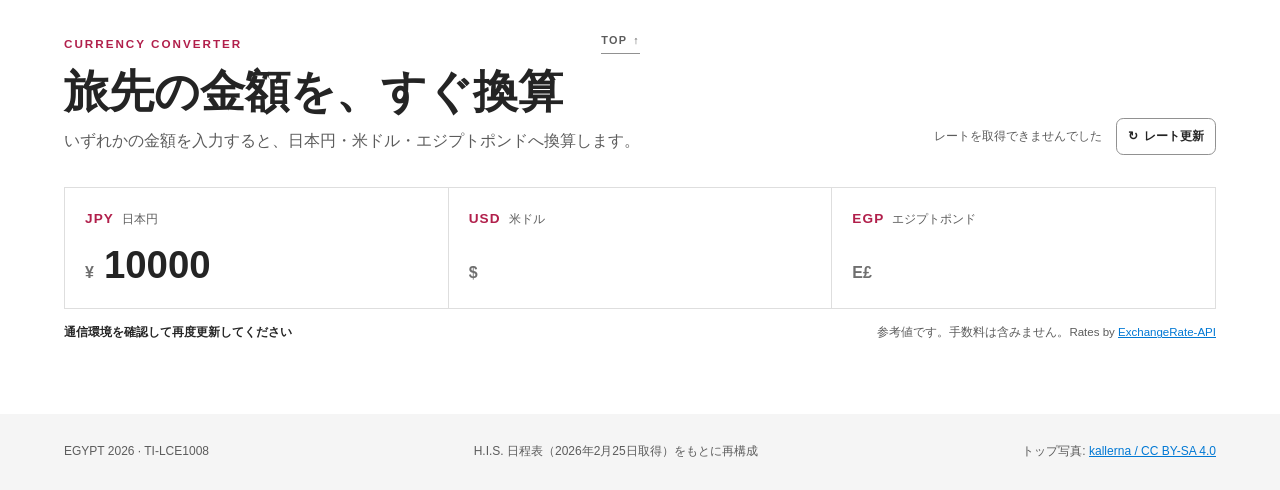
==== commit 93342ab3: "Add section top links" ====
--- a/index.html
+++ b/index.html
@@ -127,7 +127,10 @@
 
     <section class="overview" id="overview" aria-labelledby="overview-title">
       <div class="section-heading">
-        <p class="eyebrow">THE JOURNEY</p>
+        <div class="section-kicker-row">
+          <p class="eyebrow">THE JOURNEY</p>
+          <a class="top-link" href="#top">TOP <span aria-hidden="true">↑</span></a>
+        </div>
         <h2 id="overview-title">ナイルを遡る、一本の旅</h2>
         <p>カイロからアブシンベルへ飛び、アスワンからルクソールまで船で北上します。</p>
       </div>
@@ -142,7 +145,10 @@
     <section class="currency" id="currency" aria-labelledby="currency-title">
       <div class="currency-heading">
         <div>
-          <p class="eyebrow">CURRENCY CONVERTER</p>
+          <div class="section-kicker-row">
+            <p class="eyebrow">CURRENCY CONVERTER</p>
+            <a class="top-link" href="#top">TOP <span aria-hidden="true">↑</span></a>
+          </div>
           <h2 id="currency-title"><span>旅先の金額を、</span><span>すぐ換算</span></h2>
           <p>いずれかの金額を入力すると、日本円・米ドル・エジプトポンドへ換算します。</p>
         </div>
--- a/styles.css
+++ b/styles.css
@@ -108,6 +108,10 @@
 main > section { padding: 104px var(--page-gutter); }
 .section-heading { max-width: 760px; margin-bottom: 52px; }
 .section-heading.compact { margin-bottom: 34px; }
+.section-kicker-row { display: flex; align-items: center; justify-content: space-between; gap: 24px; }
+.section-kicker-row .eyebrow { margin-bottom: 12px; }
+.top-link { display: inline-flex; align-items: center; gap: 6px; margin-bottom: 12px; padding-bottom: 3px; border-bottom: 1px solid var(--cp-border-strong); color: var(--cp-text-muted); font-size: .68rem; font-weight: 800; letter-spacing: .12em; text-decoration: none; white-space: nowrap; }
+.top-link:hover { border-color: var(--cp-accent); color: var(--cp-accent); }
 .section-heading h2 { margin: 0; font-size: clamp(2.1rem, 4vw, 3.6rem); line-height: 1.12; letter-spacing: 0; }
 .section-heading > p:last-child { margin: 18px 0 0; color: var(--cp-text-muted); font-size: 1.02rem; }
 .currency { padding-top: 72px; padding-bottom: 72px; background: var(--cp-surface); border-top: 1px solid var(--cp-border); }
@@ -273,6 +277,7 @@
 .empty-state { display: none; padding: 56px 20px; text-align: center; color: var(--cp-text-muted); }
 .empty-state.is-visible { display: block; }
 .checklist-note { margin: 28px 0 0; padding: 20px 0; border-top: 1px solid var(--cp-border); color: var(--cp-text-muted); font-size: .8rem; }
+.checklist-top-row { display: flex; justify-content: flex-end; margin-top: 14px; }
 
 .place-dialog { width: min(1040px, calc(100vw - 32px)); max-height: calc(100vh - 32px); padding: 0; overflow: hidden; border: 1px solid var(--cp-border); border-radius: 16px; background: var(--cp-surface); color: var(--cp-text); box-shadow: var(--cp-shadow); }
 .place-dialog::backdrop { background: var(--cp-overlay); backdrop-filter: blur(6px); }
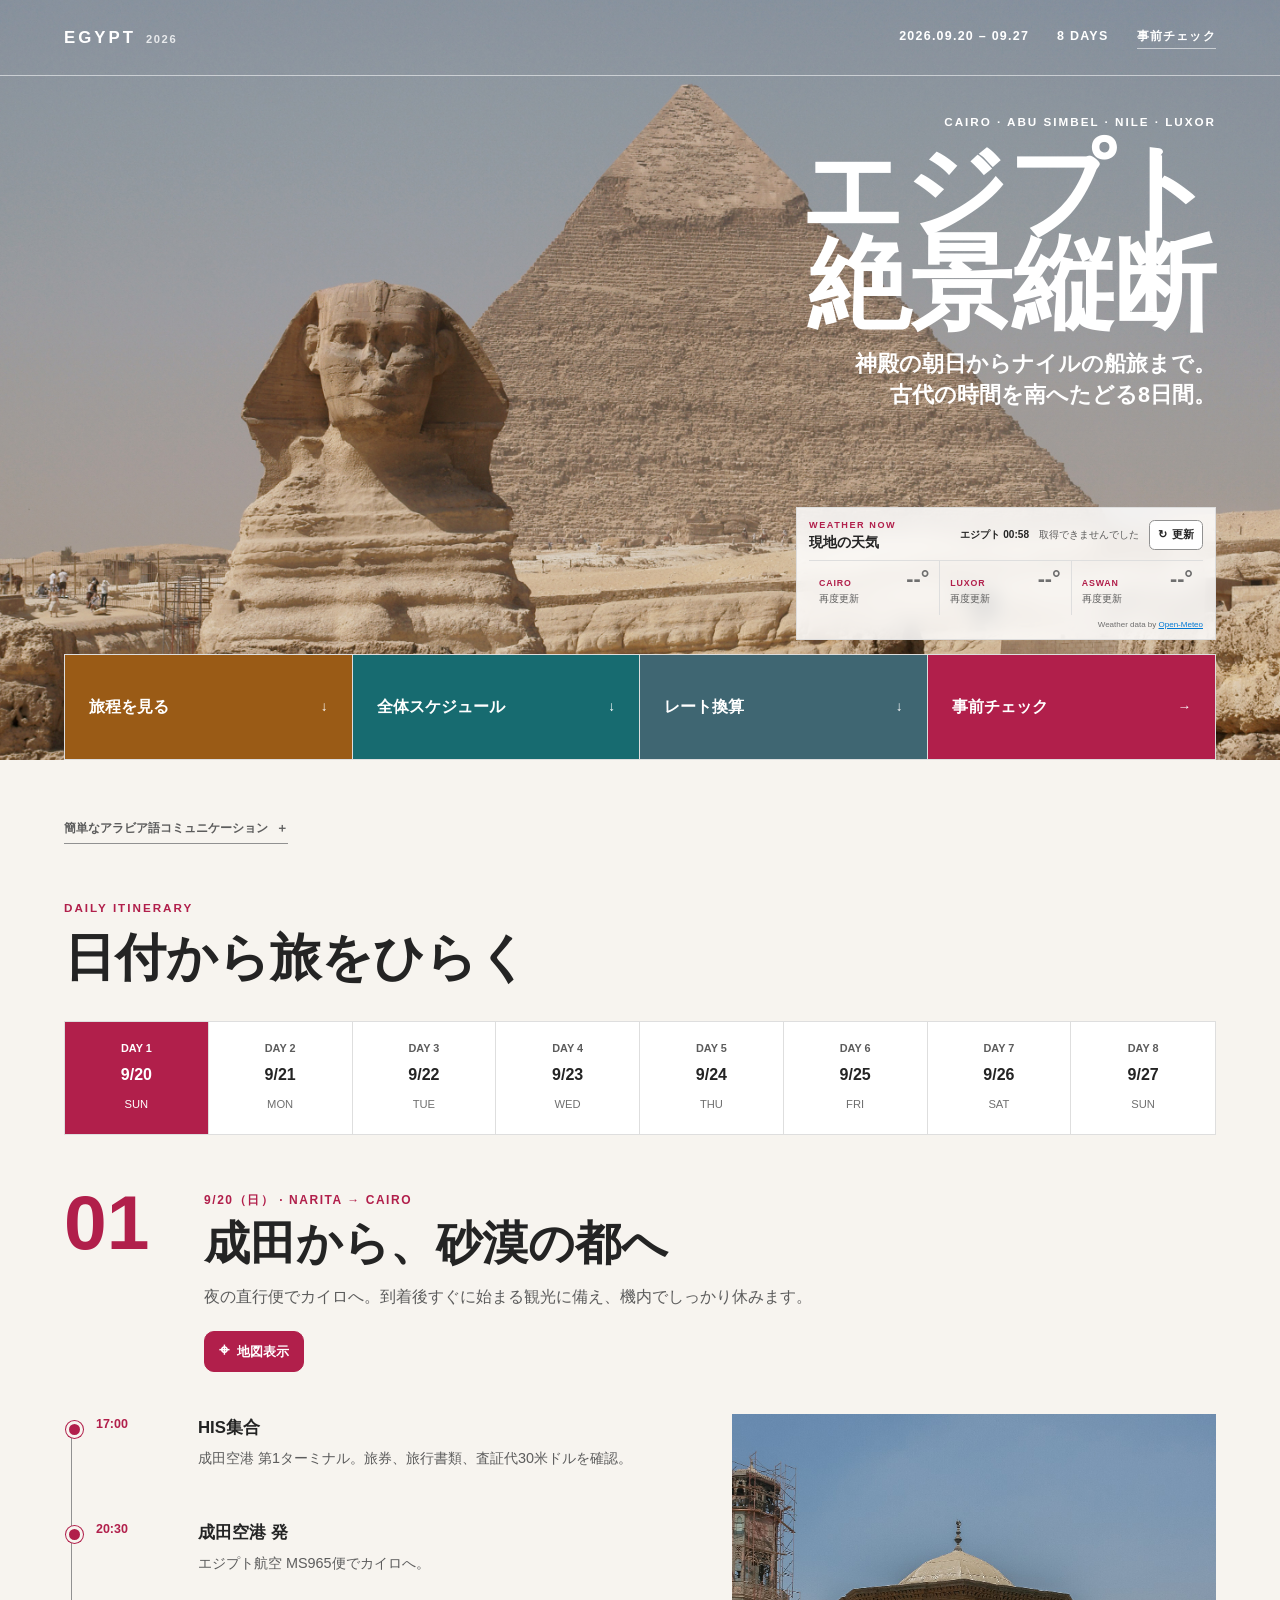
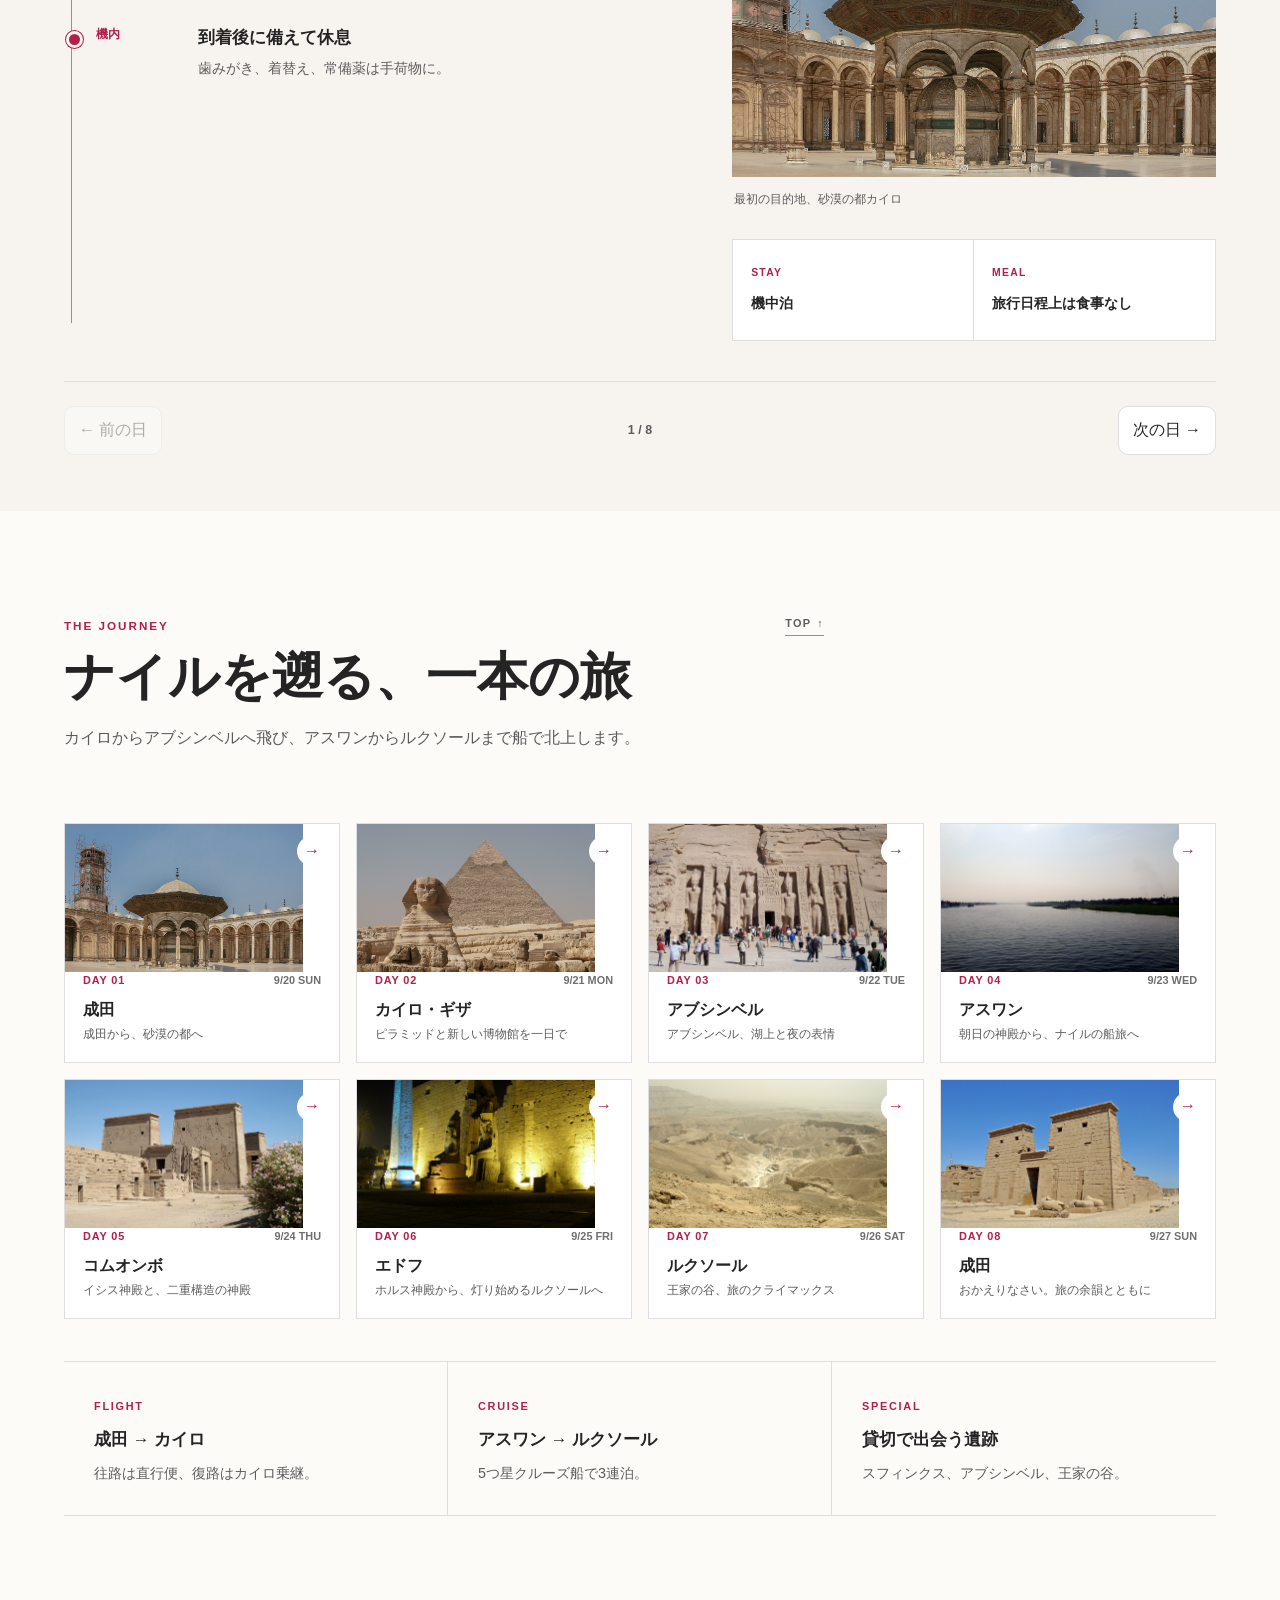
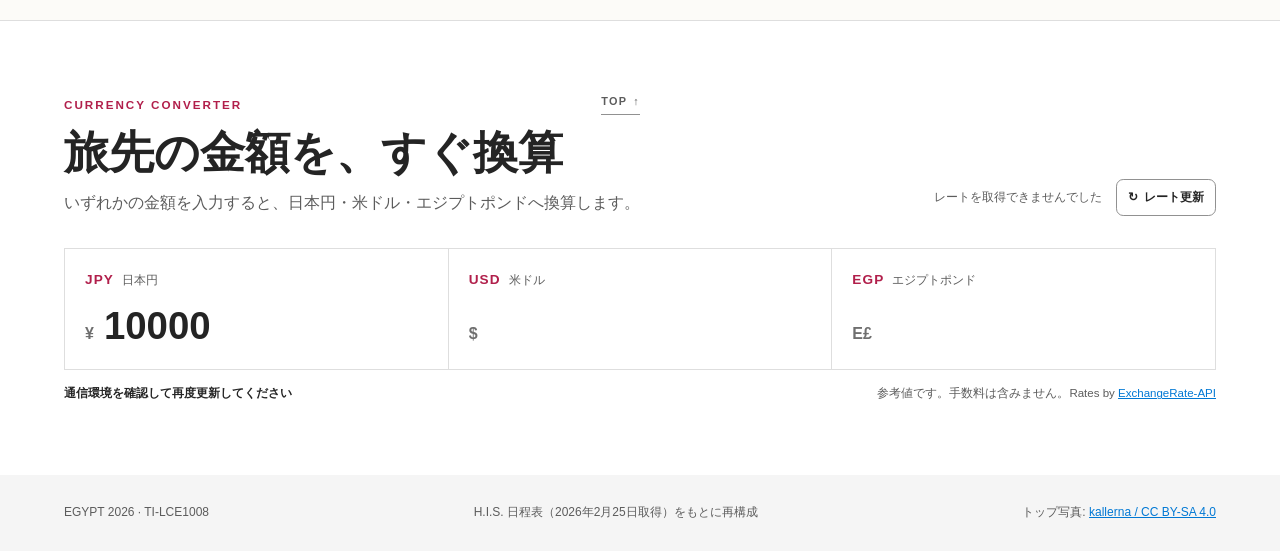
==== commit 44457488: "Add interactive daily route maps Add OpenStreetMap-based daily itinerary maps with numbered stops, r" ====
--- a/index.html
+++ b/index.html
@@ -39,8 +39,10 @@
       --cp-highlight: rgba(177, 31, 75, 0.12);
     }
   </style>
-  <link rel="stylesheet" href="styles.css?v=20260817-13">
-  <script src="app.js?v=20260817-6" defer></script>
+  <link rel="stylesheet" href="https://cdn.jsdelivr.net/npm/leaflet@1.9.4/dist/leaflet.css">
+  <link rel="stylesheet" href="styles.css?v=20260820-1">
+  <script src="https://cdn.jsdelivr.net/npm/leaflet@1.9.4/dist/leaflet.js" defer></script>
+  <script src="app.js?v=20260820-1" defer></script>
 </head>
 <body>
   <header class="hero" id="top">
@@ -105,6 +107,9 @@
             <p class="day-location" id="day-location"></p>
             <h3 id="day-title"></h3>
             <p id="day-summary"></p>
+            <button class="map-open-button" type="button" id="map-open">
+              <span aria-hidden="true">⌖</span> 地図表示
+            </button>
           </div>
         </div>
         <div class="day-layout">
@@ -229,5 +234,25 @@
       </dl>
     </div>
   </dialog>
+
+  <dialog class="map-dialog" id="map-dialog" aria-labelledby="map-title">
+    <button type="button" class="dialog-close" id="map-close" aria-label="地図を閉じる">×</button>
+    <div class="map-dialog-content">
+      <header class="map-dialog-heading">
+        <div>
+          <p class="eyebrow" id="map-kicker"></p>
+          <h2 id="map-title"></h2>
+        </div>
+        <p id="map-summary"></p>
+      </header>
+      <div class="map-layout">
+        <div class="egypt-map" id="egypt-map" aria-label="選択日の地図"></div>
+        <div class="map-route-panel">
+          <div class="map-route-meta" id="map-route-meta"></div>
+          <ol class="map-stop-list" id="map-stop-list"></ol>
+        </div>
+      </div>
+    </div>
+  </dialog>
 </body>
 </html>
--- a/styles.css
+++ b/styles.css
@@ -173,6 +173,9 @@
 .day-location { margin: 0 0 6px; color: var(--cp-accent); font-size: .75rem; font-weight: 800; letter-spacing: .13em; }
 .day-intro h3 { margin: 0; font-size: clamp(2rem, 3.6vw, 3.35rem); line-height: 1.15; }
 .day-intro h3 + p { max-width: 680px; margin: 14px 0 0; color: var(--cp-text-muted); }
+.map-open-button { display: inline-flex; align-items: center; gap: 8px; margin-top: 20px; padding: 9px 14px; border: 1px solid var(--cp-accent); border-radius: .625rem; background: var(--cp-accent); color: var(--cp-accent-fg); font-size: .8rem; font-weight: 800; cursor: pointer; }
+.map-open-button span { font-size: 1.1rem; line-height: 1; }
+.map-open-button:hover { background: var(--cp-accent-hover); }
 .day-layout { display: grid; grid-template-columns: minmax(0, 1.1fr) minmax(340px, .9fr); gap: clamp(40px, 6vw, 90px); }
 .timeline { position: relative; padding-left: 32px; }
 .timeline::before { content: ""; position: absolute; top: 12px; bottom: 18px; left: 7px; width: 1px; background: var(--cp-border-strong); }
@@ -311,6 +314,37 @@
 .arabic-phrases dd { margin: 0; color: var(--cp-accent); font-weight: 800; }
 .arabic-phrases small { display: block; margin-top: 3px; color: var(--cp-text-muted); font-size: .7rem; font-weight: 400; }
 
+.map-dialog { width: min(1120px, calc(100vw - 32px)); max-height: calc(100vh - 32px); padding: 0; overflow: hidden; border: 1px solid var(--cp-border); border-radius: 16px; background: var(--cp-surface); color: var(--cp-text); box-shadow: var(--cp-shadow); }
+.map-dialog::backdrop { background: var(--cp-overlay); backdrop-filter: blur(6px); }
+.map-dialog-content { max-height: calc(100vh - 34px); overflow-y: auto; padding: clamp(30px, 4vw, 52px); }
+.map-dialog-heading { display: grid; grid-template-columns: minmax(0, 1fr) minmax(220px, .7fr); gap: 40px; align-items: end; padding-right: 48px; }
+.map-dialog-heading h2 { margin: 0; font-size: clamp(1.8rem, 3vw, 3rem); line-height: 1.12; }
+.map-dialog-heading > p { margin: 0; color: var(--cp-text-muted); }
+.map-layout { display: grid; grid-template-columns: minmax(340px, .95fr) minmax(320px, 1.05fr); gap: 36px; margin-top: 30px; }
+.egypt-map { min-height: 520px; border: 1px solid var(--cp-border); background: var(--cp-bg-elevated); }
+.egypt-map.leaflet-container { position: relative; height: min(62vh, 620px); overflow: hidden; font-family: inherit; }
+.egypt-map > .leaflet-pane, .egypt-map > .leaflet-control-container { position: absolute; inset: 0; }
+.egypt-map .leaflet-control-container { pointer-events: none; }
+.egypt-map .leaflet-control { pointer-events: auto; }
+.route-map-marker { display: grid; place-items: center; border: 3px solid var(--cp-surface); border-radius: 50%; background: var(--cp-accent); color: var(--cp-accent-fg); box-shadow: 0 2px 7px var(--cp-border-strong); }
+.route-map-marker span { font-size: .72rem; font-weight: 800; line-height: 1; }
+.leaflet-popup-content { min-width: 160px; color: var(--cp-text); font-family: inherit; }
+.leaflet-popup-content strong, .leaflet-popup-content small, .leaflet-popup-content em { display: block; }
+.leaflet-popup-content small { margin-top: 4px; color: var(--cp-text-muted); line-height: 1.4; }
+.leaflet-popup-content em { width: fit-content; margin-top: 8px; padding: 2px 6px; border: 1px solid var(--cp-border); border-radius: .625rem; color: var(--cp-text-soft); font-size: .68rem; font-style: normal; }
+.map-error { display: grid; min-height: 520px; margin: 0; padding: 32px; place-items: center; color: var(--cp-text-muted); text-align: center; }
+.map-route-panel { align-self: start; }
+.map-route-meta { padding: 18px 20px; border: 1px solid var(--cp-border); background: var(--cp-surface-soft); }
+.map-route-meta span { display: block; color: var(--cp-accent); font-size: .65rem; font-weight: 800; letter-spacing: .14em; }
+.map-route-meta strong { display: block; margin-top: 5px; font-size: .92rem; }
+.map-stop-list { margin: 18px 0 0; padding: 0; list-style: none; border-top: 1px solid var(--cp-border); }
+.map-stop-list li { display: grid; grid-template-columns: 32px minmax(0, 1fr) auto; gap: 12px; align-items: start; padding: 16px 0; border-bottom: 1px solid var(--cp-border); }
+.map-stop-number { display: grid; width: 28px; height: 28px; place-items: center; border-radius: 50%; background: var(--cp-accent); color: var(--cp-accent-fg); font-size: .72rem; font-weight: 800; }
+.map-stop-list strong, .map-stop-list small { display: block; }
+.map-stop-list strong { font-size: .92rem; }
+.map-stop-list small { margin-top: 3px; color: var(--cp-text-muted); font-size: .76rem; line-height: 1.45; }
+.map-stop-list em { padding: 3px 7px; border: 1px solid var(--cp-border); border-radius: .625rem; color: var(--cp-text-soft); font-size: .64rem; font-style: normal; white-space: nowrap; }
+
 :focus-visible { outline: 3px solid var(--cp-link); outline-offset: 3px; }
 body.dialog-open { overflow: hidden; }
 
@@ -338,6 +372,7 @@
   .place-dialog[open] { grid-template-columns: 1fr; overflow-y: auto; }
   .dialog-media { min-height: 280px; max-height: 38vh; }
   .dialog-content { overflow: visible; }
+  .map-layout { grid-template-columns: minmax(300px, .9fr) minmax(280px, 1.1fr); gap: 24px; }
 }
 
 @media (max-width: 560px) {
@@ -417,6 +452,15 @@
   .arabic-phrases div { grid-template-columns: 1fr; gap: 3px; padding: 13px 0; }
   .place-dialog { width: calc(100vw - 16px); max-height: calc(100vh - 16px); }
   .dialog-content { padding: 32px 24px; }
+  .map-dialog { width: calc(100vw - 16px); max-height: calc(100vh - 16px); }
+  .map-dialog-content { padding: 28px 18px; }
+  .map-dialog-heading { display: block; padding-right: 36px; }
+  .map-dialog-heading > p { margin-top: 10px; font-size: .84rem; }
+  .map-layout { grid-template-columns: 1fr; gap: 22px; margin-top: 22px; }
+  .egypt-map { min-height: 430px; }
+  .egypt-map.leaflet-container { height: 430px; }
+  .map-stop-list li { grid-template-columns: 30px minmax(0, 1fr); }
+  .map-stop-list em { grid-column: 2; justify-self: start; }
 }
 
 @media (prefers-reduced-motion: reduce) {
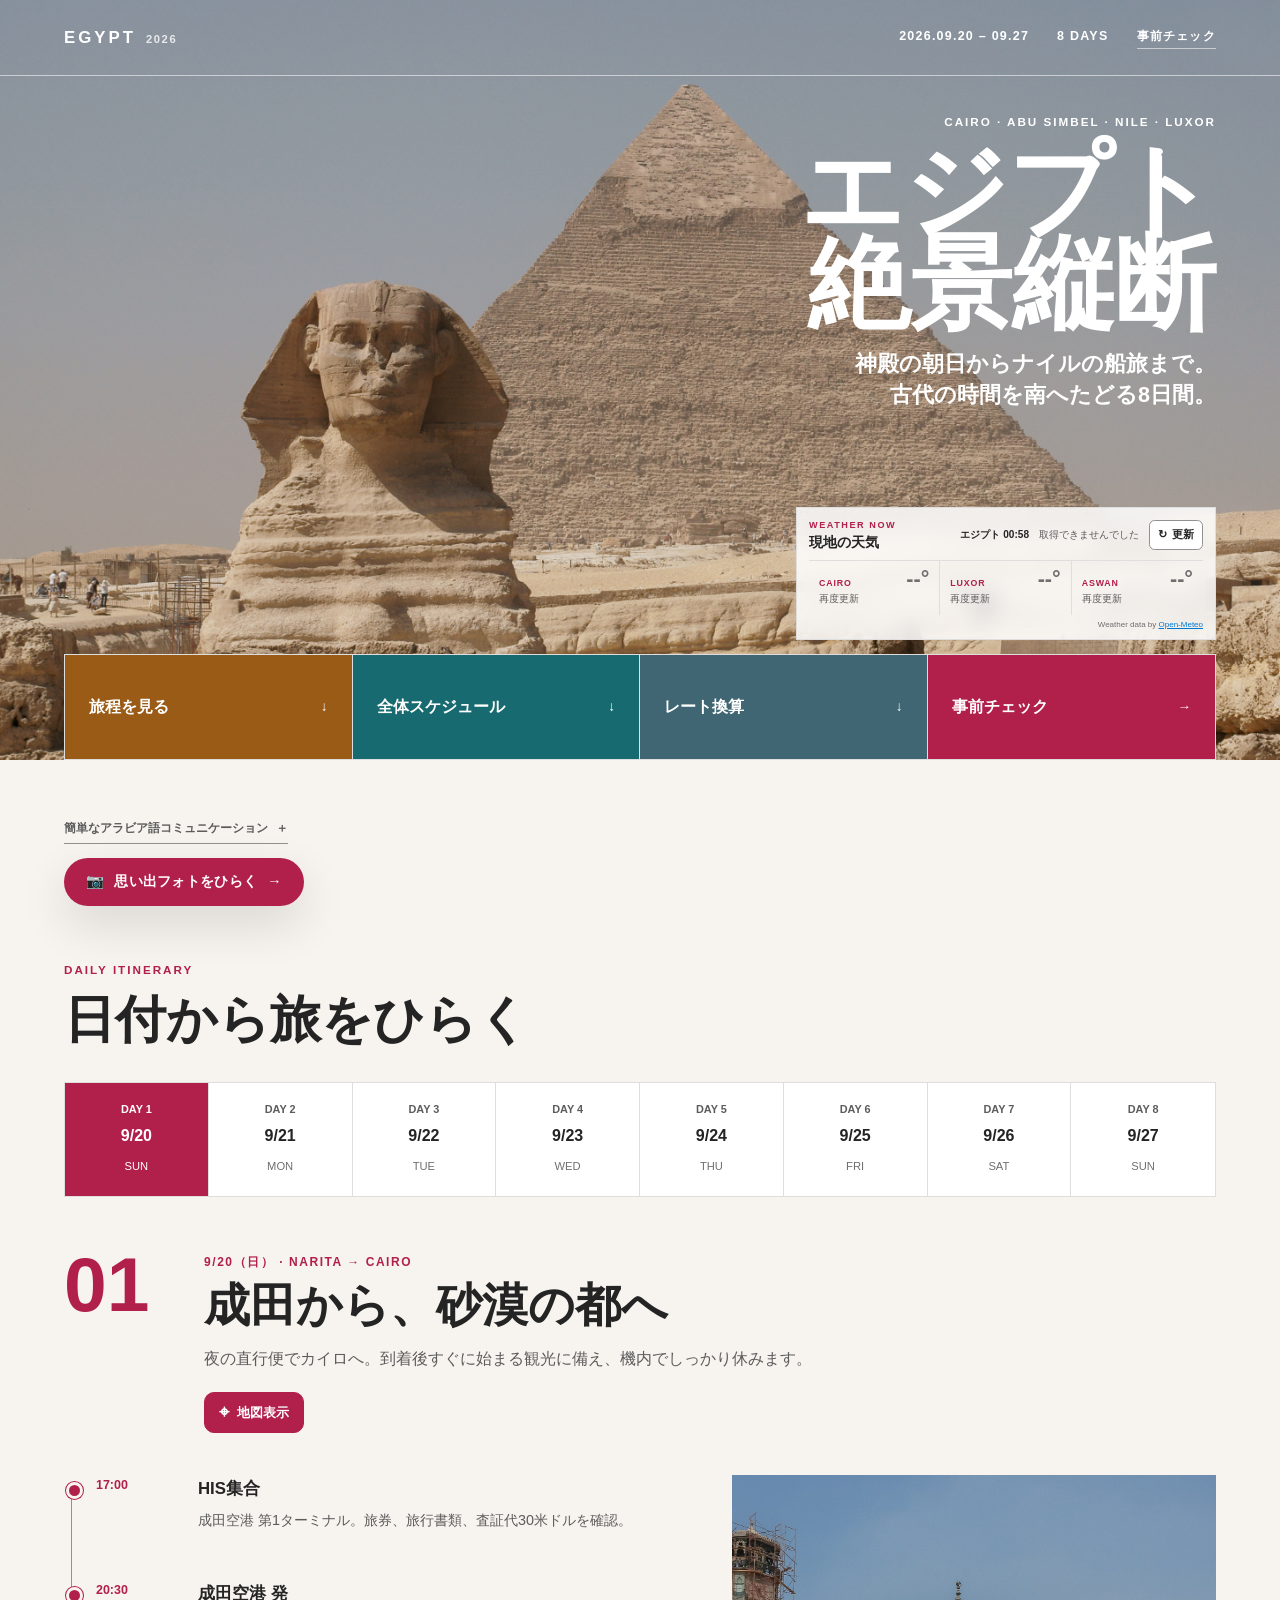
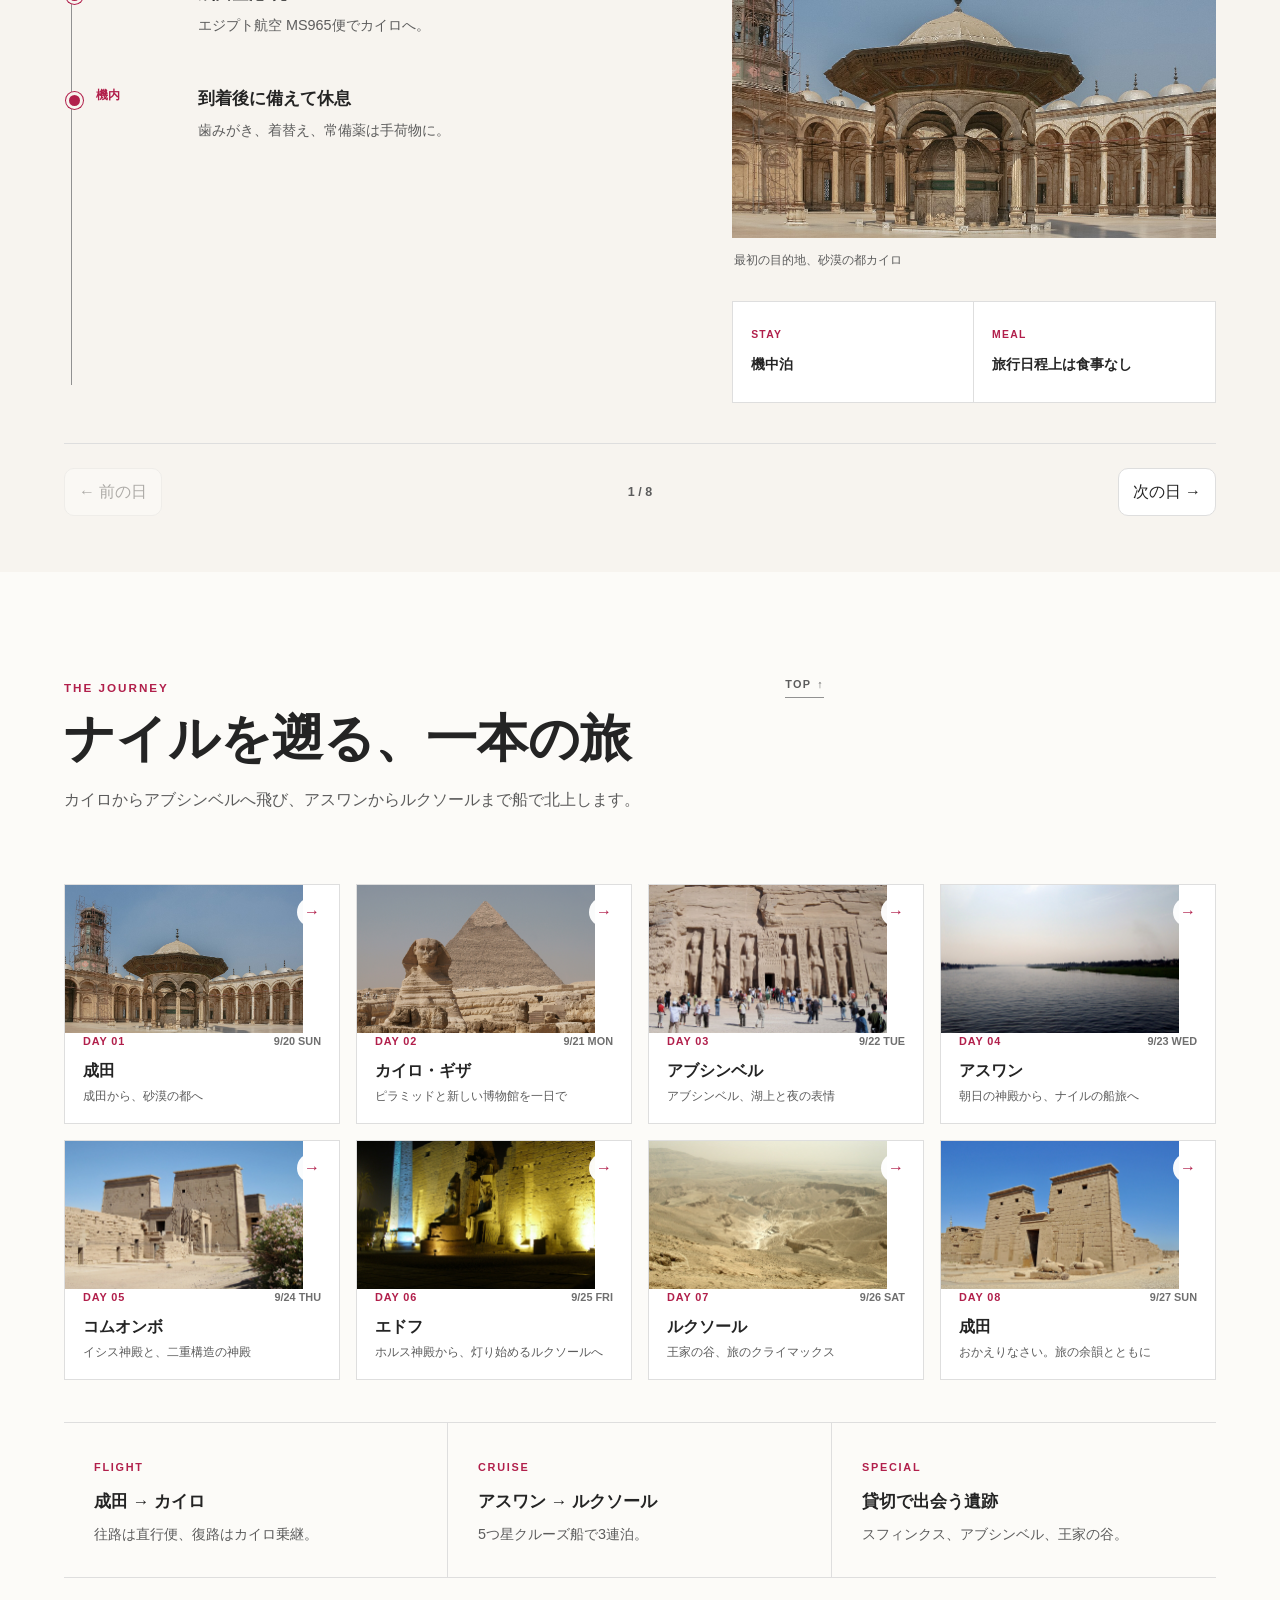
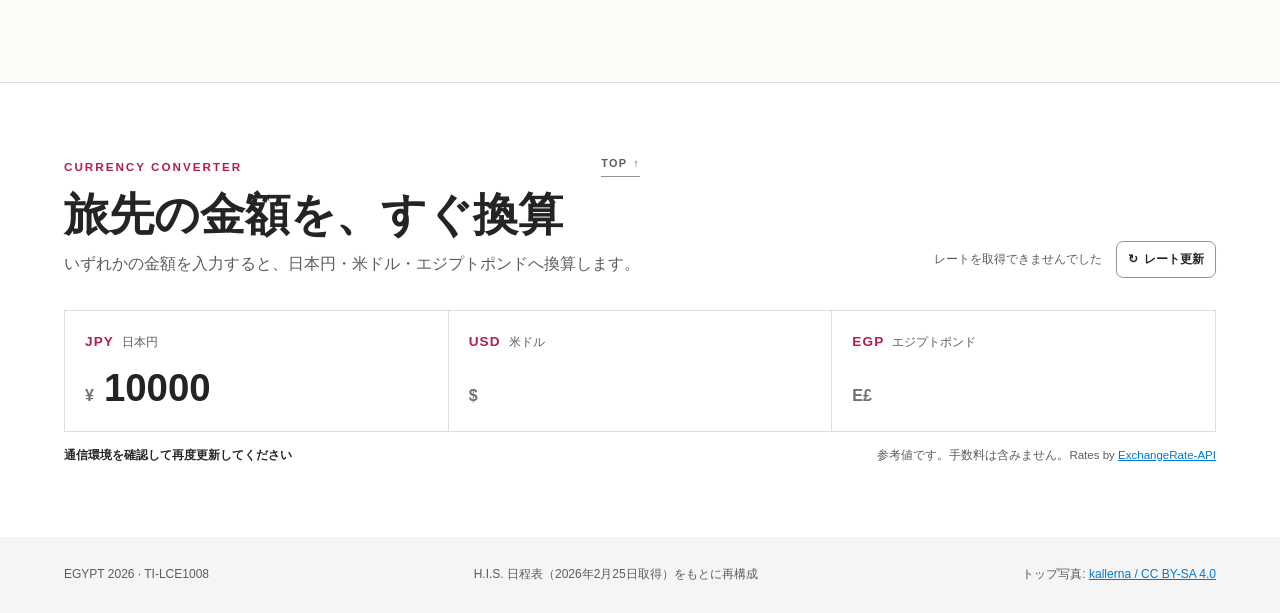
==== commit 05d968c7: "Add travel memories album" ====
--- a/index.html
+++ b/index.html
@@ -91,9 +91,14 @@
 
   <main>
     <section class="itinerary" id="itinerary" aria-labelledby="itinerary-title">
-      <button class="itinerary-extra" type="button" id="arabic-open">
-        簡単なアラビア語コミュニケーション <span aria-hidden="true">＋</span>
-      </button>
+      <div class="itinerary-tools">
+        <button class="itinerary-extra" type="button" id="arabic-open">
+          簡単なアラビア語コミュニケーション <span aria-hidden="true">＋</span>
+        </button>
+        <a class="itinerary-memories" href="memories.html">
+          <span aria-hidden="true">📷</span> 思い出フォトをひらく <span aria-hidden="true">→</span>
+        </a>
+      </div>
       <div class="section-heading compact">
         <p class="eyebrow">DAILY ITINERARY</p>
         <h2 id="itinerary-title">日付から旅をひらく</h2>
--- a/styles.css
+++ b/styles.css
@@ -156,8 +156,11 @@
 .overview-bands p { margin: 8px 0 0; color: var(--cp-text-muted); font-size: .9rem; }
 
 .itinerary { padding-bottom: 56px; }
-.itinerary-extra { display: flex; align-items: center; width: fit-content; gap: 8px; margin: -46px 0 54px; padding: 0 0 5px; border: 0; border-bottom: 1px solid var(--cp-border-strong); background: transparent; color: var(--cp-text-muted); font-size: .76rem; font-weight: 700; cursor: pointer; }
+.itinerary-tools { display: grid; justify-items: start; gap: 14px; width: fit-content; margin: -46px 0 54px; }
+.itinerary-extra { display: flex; align-items: center; width: fit-content; gap: 8px; padding: 0 0 5px; border: 0; border-bottom: 1px solid var(--cp-border-strong); background: transparent; color: var(--cp-text-muted); font-size: .76rem; font-weight: 700; text-decoration: none; cursor: pointer; }
 .itinerary-extra:hover { border-color: var(--cp-accent); color: var(--cp-accent); }
+.itinerary-memories { display: inline-flex; align-items: center; gap: 10px; padding: 12px 22px; border-radius: 999px; background: var(--cp-accent); color: var(--cp-accent-fg); font-size: .9rem; font-weight: 800; letter-spacing: .02em; text-decoration: none; box-shadow: var(--cp-shadow); transition: background .2s ease, transform .2s ease; }
+.itinerary-memories:hover { background: var(--cp-accent-hover); transform: translateY(-1px); }
 .date-strip { display: grid; grid-template-columns: repeat(8, 1fr); border: 1px solid var(--cp-border); background: var(--cp-surface); }
 .date-button { min-width: 0; padding: 18px 8px; border: 0; border-right: 1px solid var(--cp-border); background: transparent; cursor: pointer; }
 .date-button:last-child { border-right: 0; }
@@ -400,7 +403,7 @@
   .weather-card strong { font-size: 1.1rem; }
   .weather-card p { overflow: hidden; font-size: .57rem; text-overflow: ellipsis; white-space: nowrap; }
   main > section { padding: 76px 20px; }
-  .itinerary-extra { margin-top: -30px; margin-bottom: 42px; }
+  .itinerary-tools { margin-top: -30px; margin-bottom: 42px; }
   .currency { padding-top: 54px; padding-bottom: 54px; }
   .currency-heading { margin-bottom: 24px; }
   .currency-status { align-items: flex-start; }
